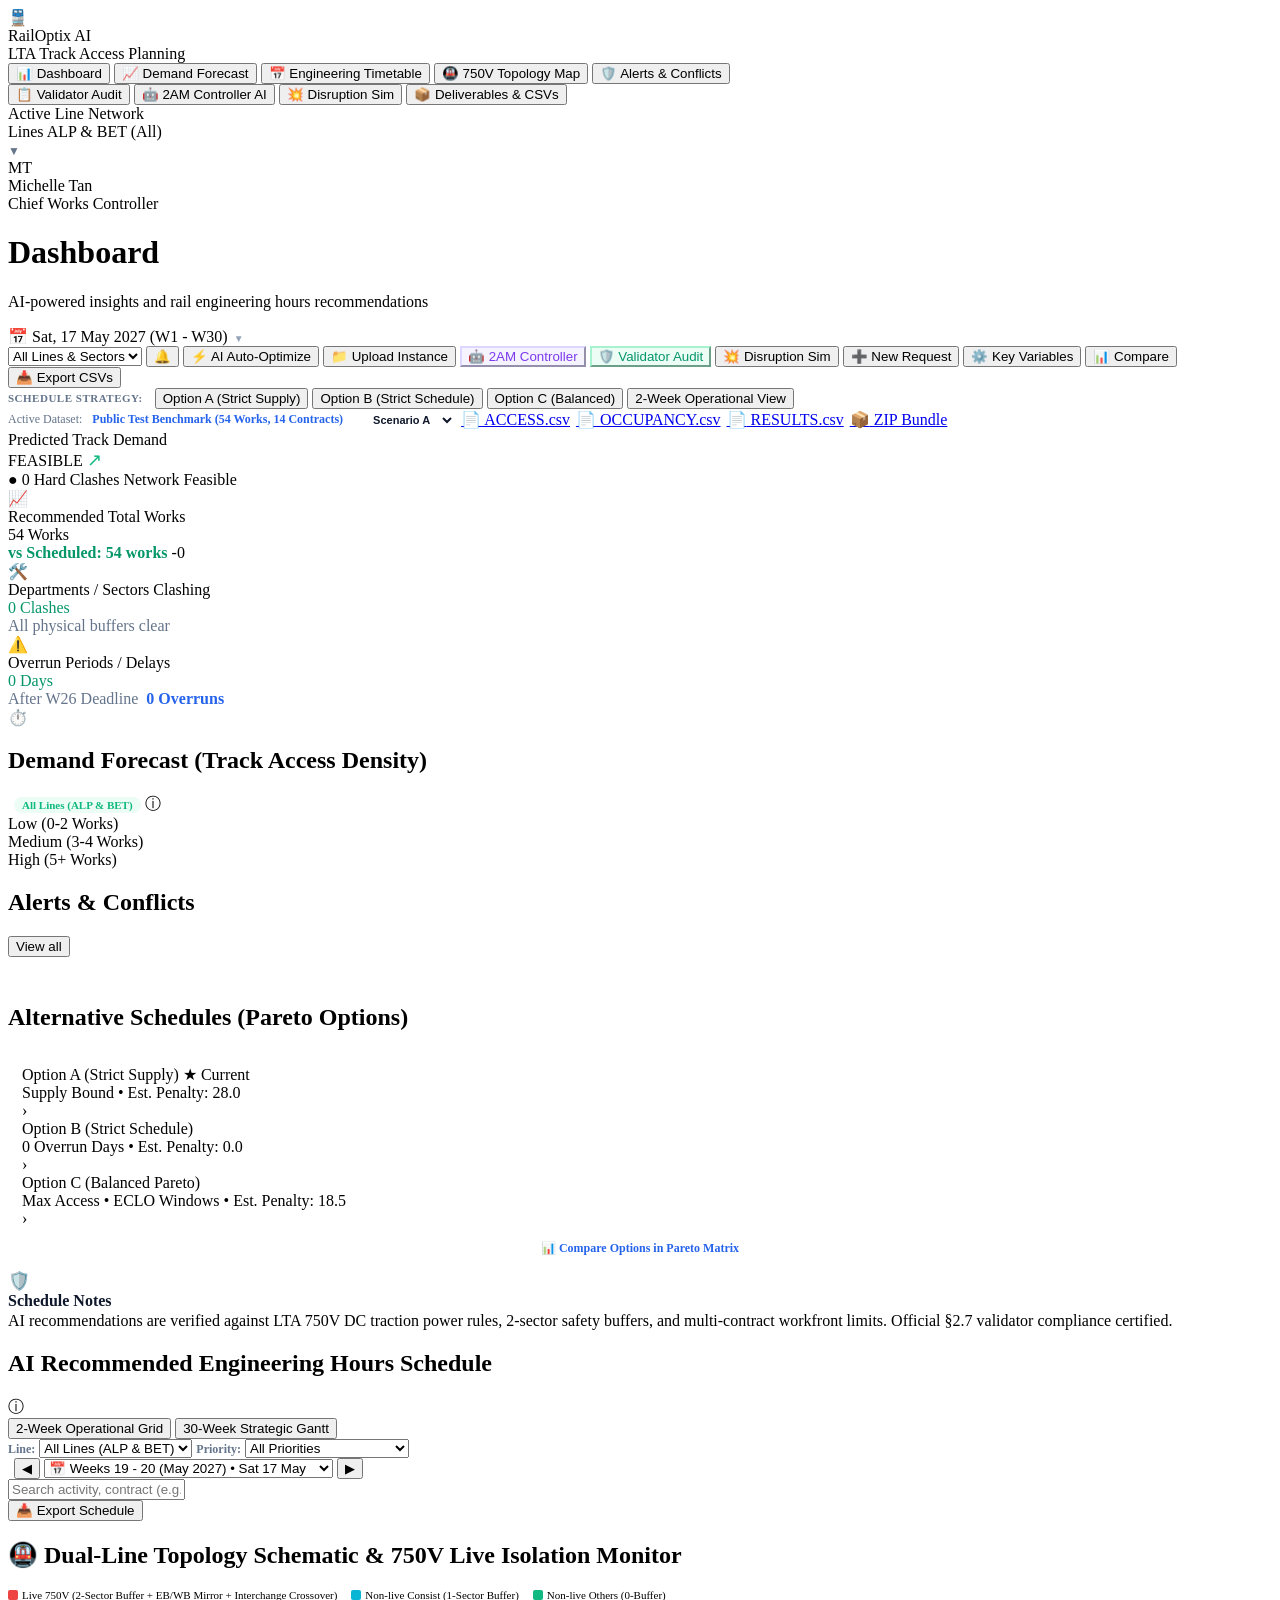
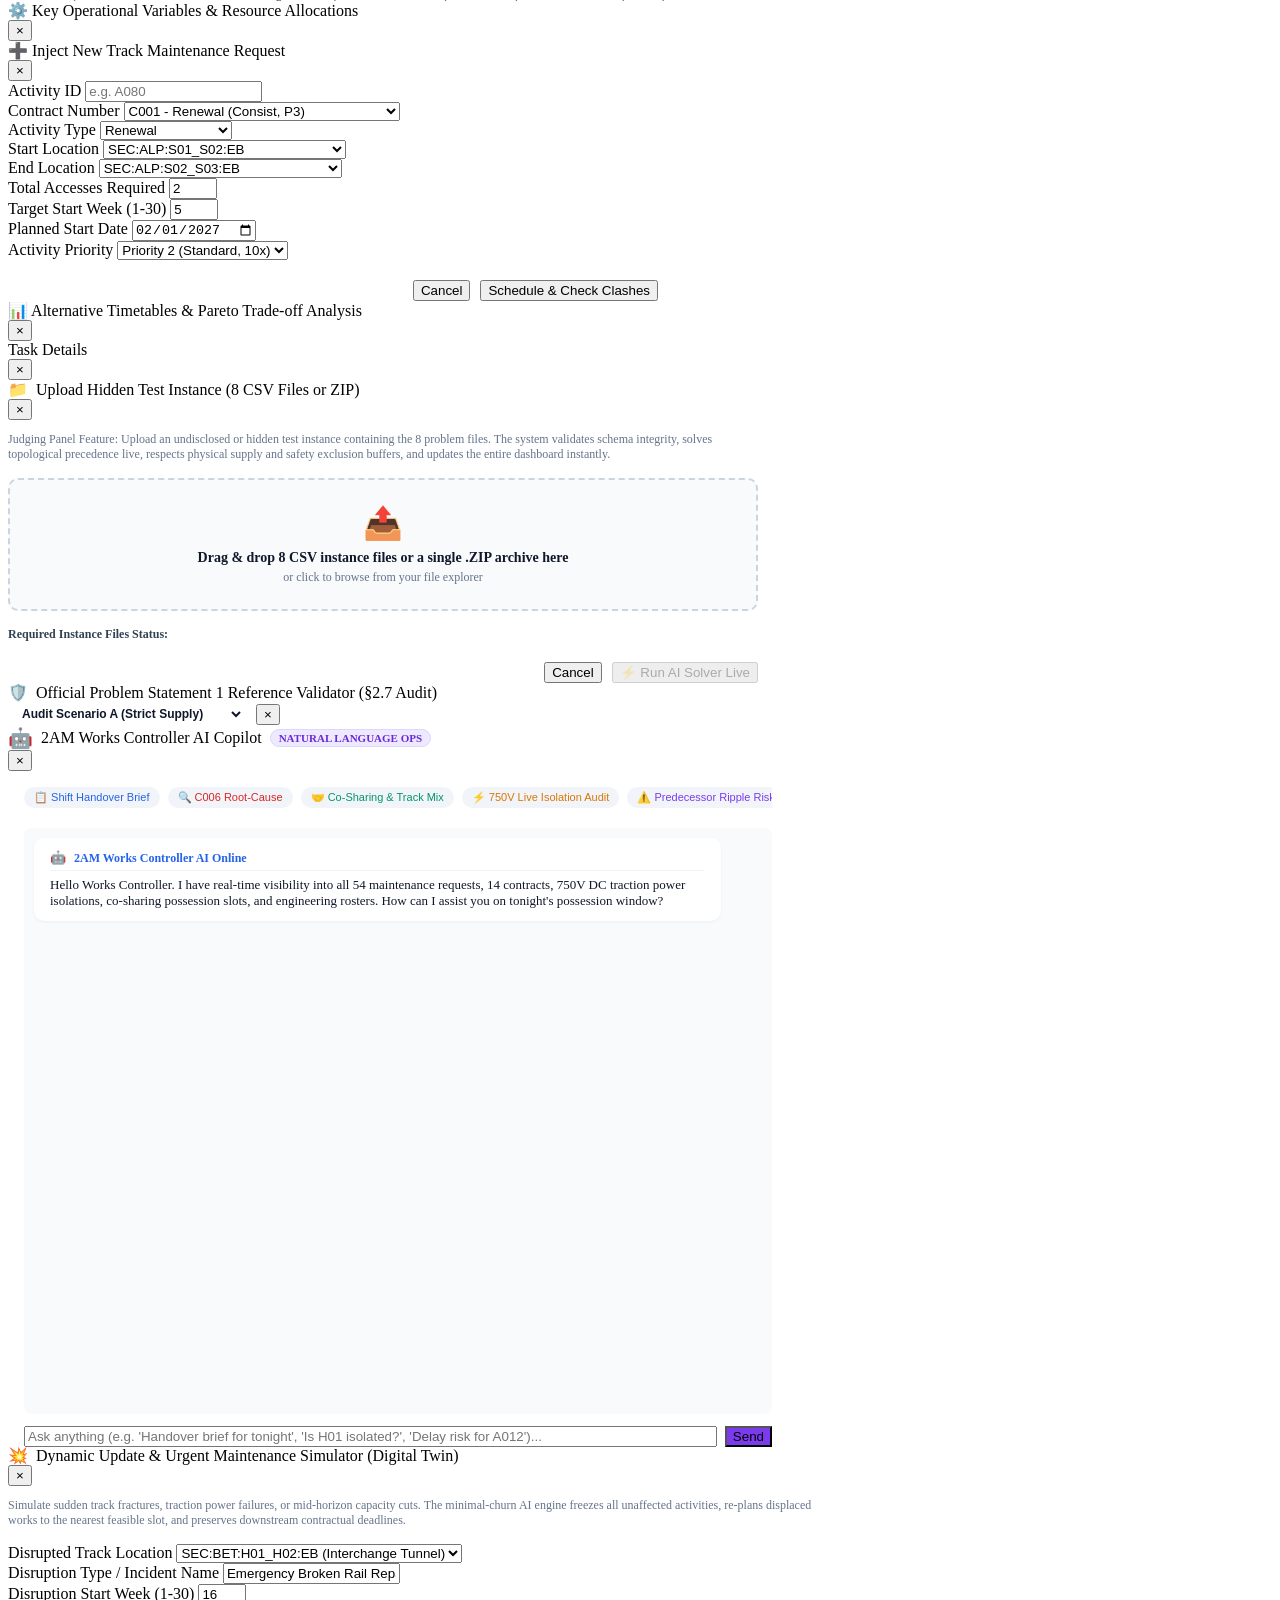
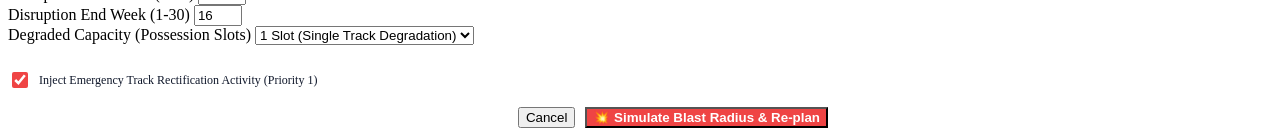
==== index.html @ 87d6e9a2 "Initial release: RailOptix 2.0 with interactive Gantt, calendar navigator, official validator, AI wo" ====
<!DOCTYPE html>
<html lang="en">
<head>
  <meta charset="UTF-8">
  <meta name="viewport" content="width=device-width, initial-scale=1.0">
  <title>RailOptix — LTA Railway Track Access Scheduling & Conflict Resolution</title>
  <link rel="preconnect" href="https://fonts.googleapis.com">
  <link rel="preconnect" href="https://fonts.gstatic.com" crossorigin>
  <link href="https://fonts.googleapis.com/css2?family=Inter:wght@400;500;600;700;800&family=JetBrains+Mono:wght@400;600;700&display=swap" rel="stylesheet">
  <link rel="stylesheet" href="./css/dashboard.css?v=2.0.0">
</head>
<body>
  <div class="app-container">
    <!-- Left Navigation Sidebar (Navy, inspired by reference dashboard) -->
    <aside class="app-sidebar">
      <div class="sidebar-header">
        <div class="sidebar-logo-icon">🚆</div>
        <div>
          <div class="sidebar-logo-title">RailOptix AI</div>
          <div class="sidebar-logo-subtitle">LTA Track Access Planning</div>
        </div>
      </div>

      <nav class="sidebar-nav">
        <button class="nav-item active" data-target="section-dashboard">
          <span class="nav-item-icon">📊</span>
          <span>Dashboard</span>
        </button>
        <button class="nav-item" data-target="section-forecast">
          <span class="nav-item-icon">📈</span>
          <span>Demand Forecast</span>
        </button>
        <button class="nav-item" data-target="section-timetable">
          <span class="nav-item-icon">📅</span>
          <span>Engineering Timetable</span>
        </button>
        <button class="nav-item" data-target="section-topology">
          <span class="nav-item-icon">🚇</span>
          <span>750V Topology Map</span>
        </button>
        <button class="nav-item" data-target="section-clashes">
          <span class="nav-item-icon">🛡️</span>
          <span>Alerts & Conflicts</span>
        </button>
        
        <div class="sidebar-divider"></div>

        <button class="nav-item" id="nav-validator" onclick="document.getElementById('btn-validator-report').click()">
          <span class="nav-item-icon">📋</span>
          <span>Validator Audit</span>
        </button>
        <button class="nav-item" id="nav-assistant" onclick="document.getElementById('btn-works-assistant').click()">
          <span class="nav-item-icon">🤖</span>
          <span>2AM Controller AI</span>
        </button>
        <button class="nav-item" id="nav-disruption" onclick="document.getElementById('btn-disruption-sim').click()">
          <span class="nav-item-icon">💥</span>
          <span>Disruption Sim</span>
        </button>
        <button class="nav-item" data-target="section-deliverables">
          <span class="nav-item-icon">📦</span>
          <span>Deliverables & CSVs</span>
        </button>
      </nav>

      <div class="sidebar-footer">
        <div class="store-selector" id="sidebar-line-selector" title="Click to cycle active line network (All -> ALP -> BET)">
          <div>
            <div class="store-selector-label">Active Line Network</div>
            <div class="store-selector-value" id="sidebar-line-value">Lines ALP & BET (All)</div>
          </div>
          <span style="color: #64748b; font-size: 12px;">▼</span>
        </div>

        <div class="user-profile-card">
          <div class="user-avatar">
            MT
            <div class="user-status-dot"></div>
          </div>
          <div>
            <div class="user-info-name">Michelle Tan</div>
            <div class="user-info-role">Chief Works Controller</div>
          </div>
        </div>
      </div>
    </aside>

    <!-- Main Content Area -->
    <div class="main-wrapper" id="section-dashboard">
      <!-- Top Header Bar -->
      <header class="top-header">
        <div class="header-left">
          <h1 class="page-title">Dashboard</h1>
          <p class="page-subtitle">AI-powered insights and rail engineering hours recommendations</p>
        </div>

        <div class="header-right">
          <div class="calendar-pill-container">
            <div class="header-pill" id="header-date-pill" title="Click to open Planning Horizon Calendar">
              <span>📅</span>
              <span id="header-date-text">Sat, 17 May 2027 (W1 - W30)</span>
              <span style="font-size: 10px; color: #94a3b8; margin-left: 2px;">▼</span>
            </div>
            <div class="calendar-popover" id="calendar-popover" style="display: none;"></div>
          </div>

          <select class="header-select" id="header-network-select" title="Filter network location">
            <option value="ALL">All Lines & Sectors</option>
            <option value="ALP">Line Alpha (ALP)</option>
            <option value="BET">Line Beta (BET)</option>
          </select>

          <button class="notification-bell-btn" id="btn-bell" title="Alerts & Conflicts">
            <span>🔔</span>
            <span class="notification-badge" id="notif-badge" style="display: none;">0</span>
          </button>

          <button id="btn-optimize" class="btn btn-primary" title="Execute AI Minimal-Perturbation Schedule Optimization">
            <span>⚡</span>
            <span>AI Auto-Optimize</span>
          </button>
          <button id="btn-upload-instance" class="btn btn-secondary" title="Upload custom hidden test instance">
            <span>📁</span>
            <span>Upload Instance</span>
          </button>
          <button id="btn-works-assistant" class="btn btn-secondary" style="background: #f5f3ff; color: #7c3aed; border-color: #ddd6fe;" title="Open 2AM Natural Language AI Copilot">
            <span>🤖</span>
            <span>2AM Controller</span>
          </button>
          <button id="btn-validator-report" class="btn btn-secondary" style="background: #ecfdf5; color: #059669; border-color: #a7f3d0;" title="Run §2.7 Problem Statement Validator">
            <span>🛡️</span>
            <span>Validator Audit</span>
          </button>
          <button id="btn-disruption-sim" class="btn btn-outline-danger" title="Simulate broken rail or traction power emergency">
            <span>💥</span>
            <span>Disruption Sim</span>
          </button>
          <button id="btn-new-request" class="btn btn-secondary" title="Inject manual maintenance request">
            <span>➕</span>
            <span>New Request</span>
          </button>
          <button id="btn-variables" class="btn btn-secondary" title="Inspect engineers, equipment, and rules">
            <span>⚙️</span>
            <span>Key Variables</span>
          </button>
          <button id="btn-compare" class="btn btn-secondary" title="Pareto trade-off comparison between scenarios">
            <span>📊</span>
            <span>Compare</span>
          </button>
          <button id="btn-export" class="btn btn-secondary" title="Export submission ZIP bundle">
            <span>📥</span>
            <span>Export CSVs</span>
          </button>
        </div>
      </header>

      <!-- Scenario Selector & Dataset Deliverables Bar -->
      <section class="scenario-bar" id="section-deliverables">
        <div style="display: flex; align-items: center; gap: 12px; flex-wrap: wrap;">
          <span style="font-size: 11px; font-weight: 700; color: #64748b; text-transform: uppercase; letter-spacing: 0.5px;">Schedule Strategy:</span>
          <div class="scenario-pills-group">
            <button class="scenario-pill active" data-scenario="scenario_a_strict_supply" title="Strict Supply Priority: Minimizes engineer and locomotive overtime">
              Option A (Strict Supply)
            </button>
            <button class="scenario-pill" data-scenario="scenario_b_strict_schedule" title="Strict Schedule Priority: Zero overrun days past Week 26">
              Option B (Strict Schedule)
            </button>
            <button class="scenario-pill" data-scenario="scenario_c_balanced" title="Balanced Strategy: Pareto optimal with ECLO early closures">
              Option C (Balanced)
            </button>
            <button class="scenario-pill" data-scenario="two_week_operational" title="2-Week High-Resolution Shift Roster View">
              2-Week Operational View
            </button>
          </div>
        </div>

        <div style="display: flex; align-items: center; gap: 10px; flex-wrap: wrap;">
          <span style="color: #64748b; font-size: 12px;">Active Dataset:</span>
          <span id="active-instance-label" style="color: #2563eb; font-weight: 700; font-size: 12px;">Public Test Benchmark (54 Works, 14 Contracts)</span>
          <button id="btn-reset-instance" class="btn btn-sm" style="display: none; background: #fee2e2; color: #dc2626; border-color: #fca5a5;">↺ Reset</button>

          <div style="display: flex; align-items: center; gap: 6px; margin-left: 8px;">
            <select id="deliverables-scenario-select" style="background: #ffffff; color: #0f172a; border: 1px solid var(--border-color); border-radius: 6px; padding: 4px 8px; font-size: 11px; font-weight: 600; cursor: pointer;">
              <option value="A">Scenario A</option>
              <option value="B">Scenario B</option>
              <option value="C">Scenario C</option>
            </select>
            <a id="btn-dl-access" href="/api/download/A/SCHEDULE_ACCESS.csv" download="A_SCHEDULE_ACCESS.csv" class="btn btn-sm btn-secondary" title="Download SCHEDULE_ACCESS.csv">
              <span>📄</span> ACCESS.csv
            </a>
            <a id="btn-dl-occ" href="/api/download/A/SCHEDULE_OCCUPANCY.csv" download="A_SCHEDULE_OCCUPANCY.csv" class="btn btn-sm btn-secondary" title="Download SCHEDULE_OCCUPANCY.csv">
              <span>📄</span> OCCUPANCY.csv
            </a>
            <a id="btn-dl-res" href="/api/download/A/RESULTS.csv" download="A_RESULTS.csv" class="btn btn-sm btn-secondary" title="Download RESULTS.csv">
              <span>📄</span> RESULTS.csv
            </a>
            <a id="btn-dl-zip" href="/api/export/A" download="RailOptix_Scenario_A_Deliverables.zip" class="btn btn-sm btn-primary" title="Download ZIP deliverables">
              <span>📦</span> ZIP Bundle
            </a>
          </div>
        </div>
      </section>

      <!-- Dashboard Canvas -->
      <main class="dashboard-canvas">
        <!-- 4 KPI Scorecards Row (Matching Reference Photo) -->
        <section class="kpi-row">
          <!-- Card 1: Feasibility / Predicted Track Demand -->
          <div class="kpi-card">
            <div class="kpi-card-left">
              <div class="kpi-label">Predicted Track Demand</div>
              <div class="kpi-value-group">
                <div class="kpi-value" id="kpi-feasibility">FEASIBLE <span style="font-size: 18px; color: #10b981;">↗</span></div>
              </div>
              <div class="kpi-subtext">
                <span id="kpi-feasibility-badge" class="kpi-badge success">● 0 Hard Clashes</span>
                <span>Network Feasible</span>
              </div>
            </div>
            <div class="kpi-icon-circle green">
              <span>📈</span>
            </div>
          </div>

          <!-- Card 2: Recommended Total Works -->
          <div class="kpi-card">
            <div class="kpi-card-left">
              <div class="kpi-label">Recommended Total Works</div>
              <div class="kpi-value-group">
                <div class="kpi-value" id="kpi-total-works">54 Works</div>
              </div>
              <div class="kpi-subtext">
                <span style="color: #059669; font-weight: 600;">vs Scheduled: 54 works</span>
                <span class="kpi-badge success">-0</span>
              </div>
            </div>
            <div class="kpi-icon-circle green">
              <span>🛠️</span>
            </div>
          </div>

          <!-- Card 3: Clashes / Understaffed Sectors -->
          <div class="kpi-card">
            <div class="kpi-card-left">
              <div class="kpi-label">Departments / Sectors Clashing</div>
              <div class="kpi-value-group">
                <div class="kpi-value" id="kpi-clashes-count" style="color: #059669;">0 Clashes</div>
              </div>
              <div class="kpi-subtext">
                <span style="color: #64748b;">All physical buffers clear</span>
              </div>
            </div>
            <div class="kpi-icon-circle red">
              <span>⚠️</span>
            </div>
          </div>

          <!-- Card 4: Overrun Periods / Delays -->
          <div class="kpi-card">
            <div class="kpi-card-left">
              <div class="kpi-label">Overrun Periods / Delays</div>
              <div class="kpi-value-group">
                <div class="kpi-value" id="kpi-overrun" style="color: #059669;">0 Days</div>
              </div>
              <div class="kpi-subtext">
                <span style="color: #64748b;">After W26 Deadline</span>
                <span style="font-weight: 700; color: #2563eb; margin-left: 4px;">0 Overruns</span>
              </div>
            </div>
            <div class="kpi-icon-circle blue">
              <span>⏱️</span>
            </div>
          </div>
        </section>

        <!-- Middle Grid: Demand Forecast (Curve) + Right Column Stack -->
        <div class="middle-grid">
          <!-- Left: Demand Forecast Chart -->
          <div class="card-panel" id="section-forecast">
            <div class="card-header">
              <div class="card-title-group">
                <h2 class="card-title">Demand Forecast (Track Access Density)</h2>
                <span id="demand-line-tag" style="font-size: 11px; font-weight: 700; color: #10b981; background: #ecfdf5; padding: 2px 8px; border-radius: 12px; margin-left: 6px;">All Lines (ALP & BET)</span>
                <span class="card-info-icon" title="Shows workload distribution curve across weeks 1 to 30 with peak maintenance windows highlighted">ⓘ</span>
              </div>

              <!-- Legend Pills (Low, Medium, High matching reference photo) -->
              <div class="chart-legend-row">
                <div class="legend-pill low" title="Low workload density: 0 to 2 concurrent works">
                  <span class="legend-dot green"></span>
                  <span>Low (0-2 Works)</span>
                </div>
                <div class="legend-pill medium" title="Medium workload density: 3 to 4 concurrent works">
                  <span class="legend-dot yellow"></span>
                  <span>Medium (3-4 Works)</span>
                </div>
                <div class="legend-pill high" title="High peak workload: 5+ concurrent works">
                  <span class="legend-dot red"></span>
                  <span>High (5+ Works)</span>
                </div>
              </div>
            </div>

            <div class="card-body">
              <div class="chart-container" id="demand-curve-container">
                <!-- SVG demand curve generated dynamically -->
              </div>
            </div>
          </div>

          <!-- Right: Alerts, Alternative Schedules & Schedule Notes -->
          <div class="right-column-stack" id="section-clashes">
            <!-- Alerts & Conflicts Card -->
            <div class="card-panel">
              <div class="card-header">
                <div class="card-title-group">
                  <h2 class="card-title">Alerts & Conflicts</h2>
                </div>
                <button class="btn btn-sm btn-secondary" onclick="window.RailOptixApp.refreshUI()">View all</button>
              </div>
              <div class="card-body" style="padding: 14px;">
                <div id="clash-list-container">
                  <!-- Conflicts rendered dynamically -->
                </div>
              </div>
            </div>

            <!-- Alternative Schedules Card (Option A, B, C matching reference photo) -->
            <div class="card-panel" id="section-scenarios">
              <div class="card-header">
                <div class="card-title-group">
                  <h2 class="card-title">Alternative Schedules (Pareto Options)</h2>
                </div>
              </div>
              <div class="card-body" style="padding: 14px;">
                <div class="schedule-options-list">
                  <!-- Option A -->
                  <div class="schedule-option-card active" data-scenario="scenario_a_strict_supply">
                    <div>
                      <div class="schedule-option-title">
                        <span>Option A (Strict Supply)</span>
                        <span class="schedule-star">★ Current</span>
                      </div>
                      <div class="schedule-option-sub">Supply Bound • Est. Penalty: 28.0</div>
                    </div>
                    <span class="chevron-arrow">›</span>
                  </div>

                  <!-- Option B -->
                  <div class="schedule-option-card" data-scenario="scenario_b_strict_schedule">
                    <div>
                      <div class="schedule-option-title">
                        <span>Option B (Strict Schedule)</span>
                        <span class="schedule-star" style="display: none;">★</span>
                      </div>
                      <div class="schedule-option-sub">0 Overrun Days • Est. Penalty: 0.0</div>
                    </div>
                    <span class="chevron-arrow">›</span>
                  </div>

                  <!-- Option C -->
                  <div class="schedule-option-card" data-scenario="scenario_c_balanced">
                    <div>
                      <div class="schedule-option-title">
                        <span>Option C (Balanced Pareto)</span>
                        <span class="schedule-star" style="display: none;">★</span>
                      </div>
                      <div class="schedule-option-sub">Max Access • ECLO Windows • Est. Penalty: 18.5</div>
                    </div>
                    <span class="chevron-arrow">›</span>
                  </div>
                </div>

                <div style="margin-top: 10px; text-align: center;">
                  <a href="#" id="link-compare-options" style="font-size: 12px; font-weight: 700; color: #2563eb; text-decoration: none;">
                    📊 Compare Options in Pareto Matrix
                  </a>
                </div>
              </div>
            </div>

            <!-- Schedule Notes Card -->
            <div class="schedule-notes-card">
              <span style="font-size: 18px; color: #10b981;">🛡️</span>
              <div>
                <strong style="color: #0f172a; display: block; margin-bottom: 2px;">Schedule Notes</strong>
                AI recommendations are verified against LTA 750V DC traction power rules, 2-sector safety buffers, and multi-contract workfront limits. Official §2.7 validator compliance certified.
              </div>
            </div>
          </div>
        </div>

        <!-- Bottom: AI Recommended Engineering Hours Timetable & Strategic Gantt -->
        <section class="card-panel" id="section-timetable">
          <div class="card-header">
            <div class="card-title-group">
              <h2 class="card-title">AI Recommended Engineering Hours Schedule</h2>
              <span class="card-info-icon" title="View interactive engineering hours grid or 30-week strategic Gantt with clickable priority bars">ⓘ</span>
            </div>

            <!-- View Toggle -->
            <div class="timetable-view-toggle">
              <button id="btn-view-2week" class="view-btn active" data-view="2week">2-Week Operational Grid</button>
              <button id="btn-view-30week" class="view-btn" data-view="30week">30-Week Strategic Gantt</button>
            </div>
          </div>

          <!-- Timetable Filter Toolbar -->
          <div class="timetable-toolbar">
            <div class="filter-group">
              <label style="color: #64748b; font-weight: 600; font-size: 12px;">Line:</label>
              <select id="filter-line" class="select-filter">
                <option value="ALL">All Lines (ALP & BET)</option>
                <option value="ALP">Line Alpha (ALP)</option>
                <option value="BET">Line Beta (BET)</option>
              </select>

              <label style="color: #64748b; font-weight: 600; font-size: 12px;">Priority:</label>
              <select id="filter-priority" class="select-filter">
                <option value="ALL">All Priorities</option>
                <option value="1">Priority 1 (Urgent, 100x)</option>
                <option value="2">Priority 2 (High, 10x)</option>
                <option value="3">Priority 3 (Flexible, 1x)</option>
              </select>

              <!-- Week Navigator controls for calendar week navigation -->
              <div class="week-nav-group" id="timetable-week-nav" style="margin-left: 6px;">
                <button class="week-nav-btn" id="btn-prev-week" title="Previous 2 Weeks">◀</button>
                <select id="select-timetable-week" class="select-filter select-week" title="Jump to Specific Horizon Weeks">
                  <option value="1">Weeks 1 - 2 (Jan 2027) • Current</option>
                  <option value="3">Weeks 3 - 4 (Jan 2027)</option>
                  <option value="5">Weeks 5 - 6 (Jan/Feb 2027)</option>
                  <option value="7">Weeks 7 - 8 (Feb 2027)</option>
                  <option value="9">Weeks 9 - 10 (Feb/Mar 2027)</option>
                  <option value="11">Weeks 11 - 12 (Mar 2027)</option>
                  <option value="12" style="font-weight: 700; color: #dc2626;">⚡ Weeks 12 - 13 (Mar/Apr) • Peak Window</option>
                  <option value="13" style="font-weight: 700; color: #dc2626;">⚡ Weeks 13 - 14 (Apr 2027) • Peak Window</option>
                  <option value="15">Weeks 15 - 16 (Apr 2027)</option>
                  <option value="17">Weeks 17 - 18 (Apr/May 2027)</option>
                  <option value="19" selected>📅 Weeks 19 - 20 (May 2027) • Sat 17 May</option>
                  <option value="21">Weeks 21 - 22 (May/Jun 2027)</option>
                  <option value="23">Weeks 23 - 24 (Jun 2027)</option>
                  <option value="25">Weeks 25 - 26 (Jun/Jul 2027) • Gate</option>
                  <option value="27">Weeks 27 - 28 (Jul 2027)</option>
                  <option value="29">Weeks 29 - 30 (Jul 2027) • Final Stage</option>
                </select>
                <button class="week-nav-btn" id="btn-next-week" title="Next 2 Weeks">▶</button>
              </div>
            </div>

            <div>
              <input type="text" id="search-input" class="search-input" placeholder="Search activity, contract (e.g. A001, C001, Renewal)...">
            </div>
          </div>

          <!-- Timetable Content Area (Operational Grid or Strategic Gantt) -->
          <div class="timetable-container" id="timeline-container">
            <!-- Rendered dynamically -->
          </div>

          <!-- Timetable Footer & Interactive Legend (Requested by user) -->
          <div class="timetable-footer">
            <div id="timetable-legend-container">
              <!-- Rendered dynamically with clickable legend pills for Priority 1, 2, 3, ECLO, Clash -->
            </div>

            <button id="btn-export-footer" class="btn btn-primary" title="Export complete engineering hours schedule to CSV">
              <span>📥</span>
              <span>Export Schedule</span>
            </button>
          </div>
        </section>

        <!-- Topology Schematic & 750V Live Isolation Monitor -->
        <section class="topology-card" id="section-topology">
          <div class="card-header">
            <div class="card-title-group">
              <h2 class="card-title">🚇 Dual-Line Topology Schematic & 750V Live Isolation Monitor</h2>
            </div>
            <div style="font-size: 11px; display: flex; gap: 14px; align-items: center; flex-wrap: wrap;">
              <span style="display: flex; align-items: center; gap: 4px;">
                <span style="width: 10px; height: 10px; background: #ef4444; border-radius: 2px;"></span>
                <span>Live 750V (2-Sector Buffer + EB/WB Mirror + Interchange Crossover)</span>
              </span>
              <span style="display: flex; align-items: center; gap: 4px;">
                <span style="width: 10px; height: 10px; background: #06b6d4; border-radius: 2px;"></span>
                <span>Non-live Consist (1-Sector Buffer)</span>
              </span>
              <span style="display: flex; align-items: center; gap: 4px;">
                <span style="width: 10px; height: 10px; background: #10b981; border-radius: 2px;"></span>
                <span>Non-live Others (0-Buffer)</span>
              </span>
            </div>
          </div>
          <div class="topology-stage" id="topology-container">
            <!-- Topology SVG rendered dynamically -->
          </div>
        </section>
      </main>
    </div>
  </div>

  <!-- Modal 1: Key Variables Drawer -->
  <div class="modal-backdrop" id="modal-variables">
    <div class="modal-box">
      <div class="modal-header">
        <div class="modal-title">⚙️ Key Operational Variables & Resource Allocations</div>
        <button class="modal-close">&times;</button>
      </div>
      <div class="modal-body" id="variables-modal-body">
        <!-- Tabbed content rendered dynamically -->
      </div>
    </div>
  </div>

  <!-- Modal 2: New Maintenance Request Form -->
  <div class="modal-backdrop" id="modal-new-request">
    <div class="modal-box" style="max-width: 650px;">
      <div class="modal-header">
        <div class="modal-title">➕ Inject New Track Maintenance Request</div>
        <button class="modal-close">&times;</button>
      </div>
      <div class="modal-body">
        <form id="form-new-request">
          <div class="form-grid">
            <div class="form-group">
              <label class="form-label">Activity ID</label>
              <input type="text" id="req-act-id" class="form-input" required placeholder="e.g. A080">
            </div>

            <div class="form-group">
              <label class="form-label">Contract Number</label>
              <select id="req-contract" class="form-select" required>
                <option value="C001">C001 - Renewal (Consist, P3)</option>
                <option value="C002">C002 - Renewal (Consist, P2)</option>
                <option value="C003">C003 - Construction (Others, P1)</option>
                <option value="C004">C004 - Renewal (Consist PC, P1)</option>
                <option value="C007">C007 - Renewal (Consist, P1)</option>
                <option value="C010">C010 - Construction (Others, P3)</option>
                <option value="C013">C013 - Live-rail Renewal (Live PC, P2)</option>
                <option value="C014">C014 - Live-rail Construction (Live PM, P3)</option>
              </select>
            </div>

            <div class="form-group">
              <label class="form-label">Activity Type</label>
              <select id="req-type" class="form-select">
                <option value="Renewal">Renewal</option>
                <option value="Construction">Construction</option>
                <option value="Emergency Defect">Emergency Defect</option>
              </select>
            </div>

            <div class="form-group">
              <label class="form-label">Start Location</label>
              <select id="req-start" class="form-select">
                <option value="SEC:ALP:S01_S02:EB">SEC:ALP:S01_S02:EB</option>
                <option value="SEC:ALP:S03_S04:EB">SEC:ALP:S03_S04:EB</option>
                <option value="SEC:ALP:H01_H02:EB">SEC:ALP:H01_H02:EB (Interchange)</option>
                <option value="SEC:BET:S15_S16:EB">SEC:BET:S15_S16:EB</option>
                <option value="SEC:BET:H01_H02:EB">SEC:BET:H01_H02:EB (Interchange)</option>
              </select>
            </div>

            <div class="form-group">
              <label class="form-label">End Location</label>
              <select id="req-end" class="form-select">
                <option value="SEC:ALP:S02_S03:EB">SEC:ALP:S02_S03:EB</option>
                <option value="SEC:ALP:S04_H01:EB">SEC:ALP:S04_H01:EB</option>
                <option value="SEC:ALP:H01_H02:EB">SEC:ALP:H01_H02:EB (Interchange)</option>
                <option value="SEC:BET:S16_S17:EB">SEC:BET:S16_S17:EB</option>
                <option value="SEC:BET:H01_H02:EB">SEC:BET:H01_H02:EB (Interchange)</option>
              </select>
            </div>

            <div class="form-group">
              <label class="form-label">Total Accesses Required</label>
              <input type="number" id="req-accesses" class="form-input" required min="1" max="10" value="2">
            </div>

            <div class="form-group">
              <label class="form-label">Target Start Week (1-30)</label>
              <input type="number" id="req-start-week" class="form-input" required min="1" max="30" value="5">
            </div>

            <div class="form-group">
              <label class="form-label">Planned Start Date</label>
              <input type="date" id="req-start-date" class="form-input" required value="2027-02-01">
            </div>

            <div class="form-group">
              <label class="form-label">Activity Priority</label>
              <select id="req-priority" class="form-select">
                <option value="1">Priority 1 (Urgent, 100x)</option>
                <option value="2" selected>Priority 2 (Standard, 10x)</option>
                <option value="3">Priority 3 (Flexible, 1x)</option>
              </select>
            </div>
          </div>

          <div style="margin-top: 20px; display: flex; justify-content: flex-end; gap: 10px;">
            <button type="button" class="btn btn-secondary" onclick="document.getElementById('modal-new-request').classList.remove('open')">Cancel</button>
            <button type="submit" class="btn btn-primary">Schedule & Check Clashes</button>
          </div>
        </form>
      </div>
    </div>
  </div>

  <!-- Modal 3: Alternative Timetables Comparator -->
  <div class="modal-backdrop" id="modal-comparison">
    <div class="modal-box" style="max-width: 1000px;">
      <div class="modal-header">
        <div class="modal-title">📊 Alternative Timetables & Pareto Trade-off Analysis</div>
        <button class="modal-close">&times;</button>
      </div>
      <div class="modal-body">
        <div class="comparison-grid" id="comparison-grid">
          <!-- Populated dynamically -->
        </div>
      </div>
    </div>
  </div>

  <!-- Modal 4: Task Detail & Reschedule Drawer -->
  <div class="modal-backdrop" id="modal-task-detail">
    <div class="modal-box" style="max-width: 620px;">
      <div class="modal-header">
        <div class="modal-title" id="task-detail-title">Task Details</div>
        <button class="modal-close">&times;</button>
      </div>
      <div class="modal-body" id="task-detail-body">
        <!-- Populated dynamically -->
      </div>
    </div>
  </div>

  <!-- Modal 5: Hidden / Undisclosed Test Instance Uploader -->
  <div class="modal-backdrop" id="modal-upload-instance">
    <div class="modal-box" style="max-width: 750px;">
      <div class="modal-header">
        <div class="modal-title" style="display: flex; align-items: center; gap: 8px;">
          <span>📁</span>
          <span>Upload Hidden Test Instance (8 CSV Files or ZIP)</span>
        </div>
        <button class="modal-close">&times;</button>
      </div>
      <div class="modal-body">
        <p style="font-size: 12px; color: #64748b; margin-bottom: 16px;">
          Judging Panel Feature: Upload an undisclosed or hidden test instance containing the 8 problem files. The system validates schema integrity, solves topological precedence live, respects physical supply and safety exclusion buffers, and updates the entire dashboard instantly.
        </p>

        <!-- Dropzone -->
        <div id="upload-dropzone" style="border: 2px dashed #cbd5e1; border-radius: 10px; padding: 24px; text-align: center; cursor: pointer; transition: all 0.2s ease; background: #f8fafc; margin-bottom: 16px;">
          <div style="font-size: 32px; margin-bottom: 8px;">📤</div>
          <div style="font-weight: 600; color: #0f172a; font-size: 14px;">Drag & drop 8 CSV instance files or a single .ZIP archive here</div>
          <div style="font-size: 12px; color: #64748b; margin-top: 4px;">or click to browse from your file explorer</div>
          <input type="file" id="upload-file-input" multiple accept=".csv,.zip" style="display: none;">
        </div>

        <!-- 8-File Checklist -->
        <div style="font-size: 12px; font-weight: 600; color: #334155; margin-bottom: 8px;">Required Instance Files Status:</div>
        <div id="upload-files-checklist">
          <!-- Dynamically populated -->
        </div>

        <!-- Animated Solver Logs Terminal -->
        <div id="upload-solver-logs" style="display: none; background: #0f172a; color: #f1f5f9; border-radius: 8px; padding: 12px; margin-top: 14px; max-height: 180px; overflow-y: auto;">
          <!-- Dynamically populated -->
        </div>

        <div style="margin-top: 20px; display: flex; justify-content: flex-end; gap: 10px;">
          <button type="button" class="btn btn-secondary" onclick="document.getElementById('modal-upload-instance').classList.remove('open')">Cancel</button>
          <button type="button" id="btn-run-uploaded-solver" class="btn btn-primary" disabled>
            <span>⚡</span> Run AI Solver Live
          </button>
        </div>
      </div>
    </div>
  </div>

  <!-- Modal 6: Official Reference Validator Report -->
  <div class="modal-backdrop" id="modal-validator-report">
    <div class="modal-box" style="max-width: 900px;">
      <div class="modal-header">
        <div class="modal-title" style="display: flex; align-items: center; gap: 8px;">
          <span>🛡️</span>
          <span>Official Problem Statement 1 Reference Validator (§2.7 Audit)</span>
        </div>
        <div style="display: flex; align-items: center; gap: 12px;">
          <select id="validator-scenario-select" style="background: #ffffff; color: #0f172a; border: 1px solid var(--border-color); border-radius: 6px; padding: 4px 10px; font-size: 12px; font-weight: 700;">
            <option value="A">Audit Scenario A (Strict Supply)</option>
            <option value="B">Audit Scenario B (Strict Schedule)</option>
            <option value="C">Audit Scenario C (Balanced)</option>
          </select>
          <button class="modal-close">&times;</button>
        </div>
      </div>
      <div class="modal-body" id="validator-report-container">
        <!-- Rendered dynamically -->
      </div>
    </div>
  </div>

  <!-- Modal 7: 2AM Works Controller AI Assistant -->
  <div class="modal-backdrop" id="modal-works-assistant">
    <div class="modal-box" style="max-width: 780px; height: 80vh;">
      <div class="modal-header">
        <div class="modal-title" style="display: flex; align-items: center; gap: 8px;">
          <span style="font-size: 20px;">🤖</span>
          <span>2AM Works Controller AI Copilot</span>
          <span style="font-size: 11px; background: #ede9fe; color: #6d28d9; border: 1px solid #ddd6fe; padding: 2px 8px; border-radius: 999px; font-weight: 700;">NATURAL LANGUAGE OPS</span>
        </div>
        <button class="modal-close">&times;</button>
      </div>
      <div class="modal-body" style="display: flex; flex-direction: column; height: calc(100% - 60px); padding: 16px;">
        <!-- Quick Prompts Chips -->
        <div style="display: flex; gap: 8px; overflow-x: auto; padding-bottom: 10px; margin-bottom: 10px; border-bottom: 1px solid var(--border-color); flex-shrink: 0;">
          <button type="button" class="assistant-quick-chip" data-prompt="Generate shift handover brief for Week 1 Night 1" style="background: #f1f5f9; border: 1px solid var(--border-color); color: #2563eb; padding: 4px 10px; border-radius: 999px; font-size: 11px; cursor: pointer; white-space: nowrap;">📋 Shift Handover Brief</button>
          <button type="button" class="assistant-quick-chip" data-prompt="Why does Contract C006 overrun in Scenario A?" style="background: #f1f5f9; border: 1px solid var(--border-color); color: #dc2626; padding: 4px 10px; border-radius: 999px; font-size: 11px; cursor: pointer; white-space: nowrap;">🔍 C006 Root-Cause</button>
          <button type="button" class="assistant-quick-chip" data-prompt="Show all co-sharing activities and track mix legal check" style="background: #f1f5f9; border: 1px solid var(--border-color); color: #059669; padding: 4px 10px; border-radius: 999px; font-size: 11px; cursor: pointer; white-space: nowrap;">🤝 Co-Sharing & Track Mix</button>
          <button type="button" class="assistant-quick-chip" data-prompt="Audit 750V DC traction power isolations and safety buffers" style="background: #f1f5f9; border: 1px solid var(--border-color); color: #d97706; padding: 4px 10px; border-radius: 999px; font-size: 11px; cursor: pointer; white-space: nowrap;">⚡ 750V Live Isolation Audit</button>
          <button type="button" class="assistant-quick-chip" data-prompt="Analyze predecessor dependency chains and downstream ripple risks" style="background: #f1f5f9; border: 1px solid var(--border-color); color: #7c3aed; padding: 4px 10px; border-radius: 999px; font-size: 11px; cursor: pointer; white-space: nowrap;">⚠️ Predecessor Ripple Risk</button>
        </div>

        <!-- Chat History -->
        <div id="assistant-chat-history" style="flex: 1; overflow-y: auto; padding: 10px; background: #f8fafc; border: 1px solid var(--border-color); border-radius: 8px; margin-bottom: 12px;">
          <div style="background: #ffffff; border: 1px solid var(--border-color); border-radius: 10px; padding: 12px 16px; font-size: 13px; color: #0f172a; max-width: 90%; box-shadow: 0 1px 3px rgba(0,0,0,0.05);">
            <div style="display: flex; align-items: center; gap: 8px; margin-bottom: 6px; border-bottom: 1px solid #f1f5f9; padding-bottom: 4px;">
              <span>🤖</span>
              <strong style="color: #2563eb; font-size: 12px;">2AM Works Controller AI Online</strong>
            </div>
            Hello Works Controller. I have real-time visibility into all 54 maintenance requests, 14 contracts, 750V DC traction power isolations, co-sharing possession slots, and engineering rosters. How can I assist you on tonight's possession window?
          </div>
        </div>

        <!-- Input Box -->
        <div style="display: flex; gap: 8px; flex-shrink: 0;">
          <input type="text" id="assistant-prompt-input" class="form-input" placeholder="Ask anything (e.g. 'Handover brief for tonight', 'Is H01 isolated?', 'Delay risk for A012')..." style="flex: 1;">
          <button type="button" id="btn-assistant-send" class="btn btn-primary" style="background: #7c3aed;">
            <span>Send</span>
          </button>
        </div>
      </div>
    </div>
  </div>

  <!-- Modal 8: Urgent Disruption Simulator & Minimal-Churn Re-Planner -->
  <div class="modal-backdrop" id="modal-disruption">
    <div class="modal-box" style="max-width: 820px;">
      <div class="modal-header">
        <div class="modal-title" style="display: flex; align-items: center; gap: 8px;">
          <span>💥</span>
          <span>Dynamic Update & Urgent Maintenance Simulator (Digital Twin)</span>
        </div>
        <button class="modal-close">&times;</button>
      </div>
      <div class="modal-body">
        <p style="font-size: 12px; color: #64748b; margin-bottom: 16px;">
          Simulate sudden track fractures, traction power failures, or mid-horizon capacity cuts. The minimal-churn AI engine freezes all unaffected activities, re-plans displaced works to the nearest feasible slot, and preserves downstream contractual deadlines.
        </p>

        <form id="form-disruption-sim">
          <div class="form-grid">
            <div class="form-group">
              <label class="form-label">Disrupted Track Location</label>
              <select id="disrupt-location" class="form-select">
                <option value="SEC:BET:H01_H02:EB" selected>SEC:BET:H01_H02:EB (Interchange Tunnel)</option>
                <option value="SEC:ALP:S02_S03:EB">SEC:ALP:S02_S03:EB (Line Alpha)</option>
                <option value="SEC:ALP:S01_S02:EB">SEC:ALP:S01_S02:EB (Alpha Terminal)</option>
                <option value="SEC:BET:S15_S16:EB">SEC:BET:S15_S16:EB (Beta Middle)</option>
                <option value="PLAT:ALP:H01:EB">PLAT:ALP:H01:EB (Hub 1 Platform)</option>
              </select>
            </div>

            <div class="form-group">
              <label class="form-label">Disruption Type / Incident Name</label>
              <input type="text" id="disrupt-name" class="form-input" value="Emergency Broken Rail Repair">
            </div>

            <div class="form-group">
              <label class="form-label">Disruption Start Week (1-30)</label>
              <input type="number" id="disrupt-start-week" class="form-input" min="1" max="30" value="16">
            </div>

            <div class="form-group">
              <label class="form-label">Disruption End Week (1-30)</label>
              <input type="number" id="disrupt-end-week" class="form-input" min="1" max="30" value="16">
            </div>

            <div class="form-group">
              <label class="form-label">Degraded Capacity (Possession Slots)</label>
              <select id="disrupt-capacity" class="form-select">
                <option value="0">0 Slots (Complete Line Closure)</option>
                <option value="1" selected>1 Slot (Single Track Degradation)</option>
              </select>
            </div>

            <div class="form-group" style="display: flex; align-items: center; margin-top: 24px;">
              <label style="display: flex; align-items: center; gap: 8px; cursor: pointer; font-size: 12px; color: #0f172a;">
                <input type="checkbox" id="disrupt-inject" checked style="accent-color: #ef4444; width: 16px; height: 16px;">
                <span>Inject Emergency Track Rectification Activity (Priority 1)</span>
              </label>
            </div>
          </div>

          <div style="margin-top: 16px; display: flex; justify-content: flex-end; gap: 10px;">
            <button type="button" class="btn btn-secondary" onclick="document.getElementById('modal-disruption').classList.remove('open')">Cancel</button>
            <button type="submit" class="btn btn-outline-danger" style="background: #ef4444; color: #fff; font-weight: 700;">
              <span>💥</span> Simulate Blast Radius & Re-plan
            </button>
          </div>
        </form>

        <div id="disruption-results-container">
          <!-- Populated dynamically -->
        </div>
      </div>
    </div>
  </div>

  <!-- Application Scripts -->
  <script src="./js/offline_data.js?v=2.0.0"></script>
  <script src="./js/zip_export.js?v=2.0.0"></script>
  <script src="./js/api.js?v=2.0.0"></script>
  <script src="./js/topology_view.js?v=2.0.0"></script>
  <script src="./js/timeline_view.js?v=2.0.0"></script>
  <script src="./js/conflict_view.js?v=2.0.0"></script>
  <script src="./js/variables_modal.js?v=2.0.0"></script>
  <script src="./js/upload_modal.js?v=2.0.0"></script>
  <script src="./js/validator_modal.js?v=2.0.0"></script>
  <script src="./js/assistant_modal.js?v=2.0.0"></script>
  <script src="./js/disruption_modal.js?v=2.0.0"></script>
  <script src="./js/calendar_component.js?v=2.0.0"></script>
  <script src="./js/main.js?v=2.0.0"></script>
</body>
</html>
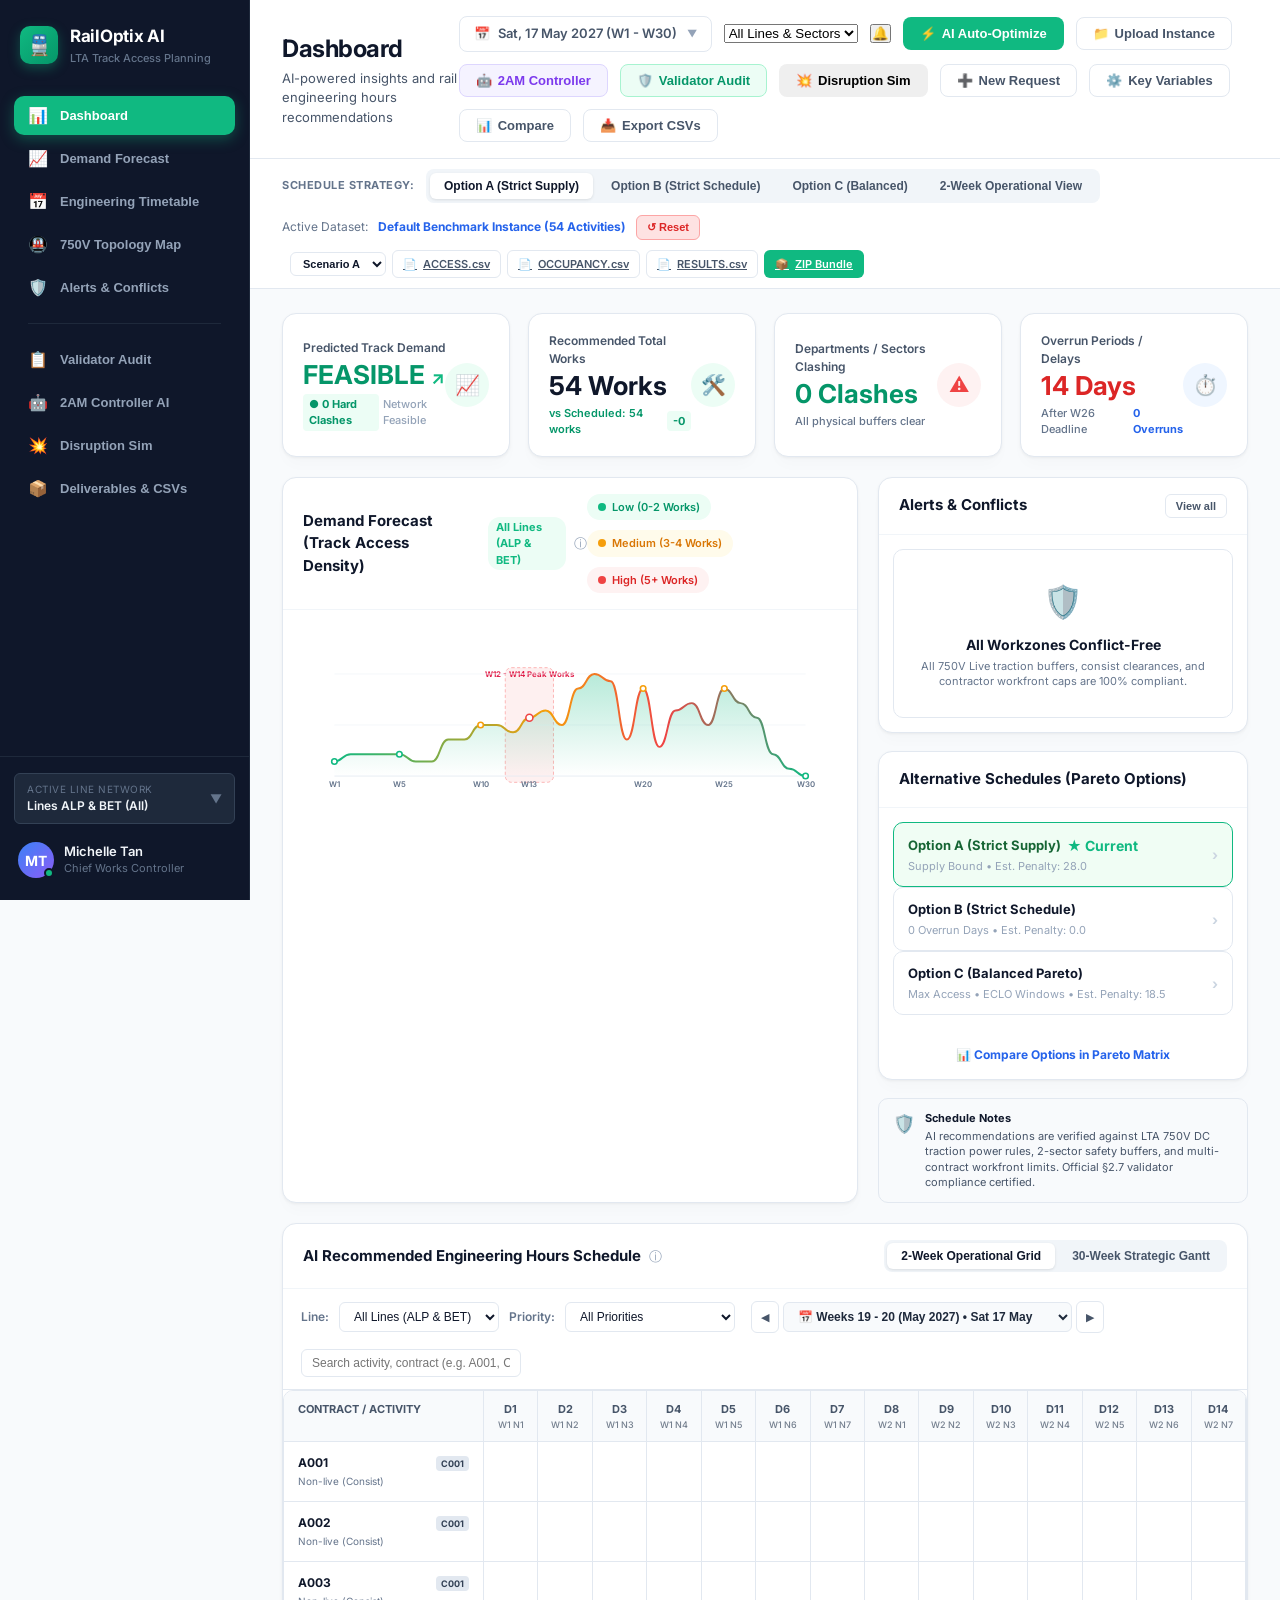
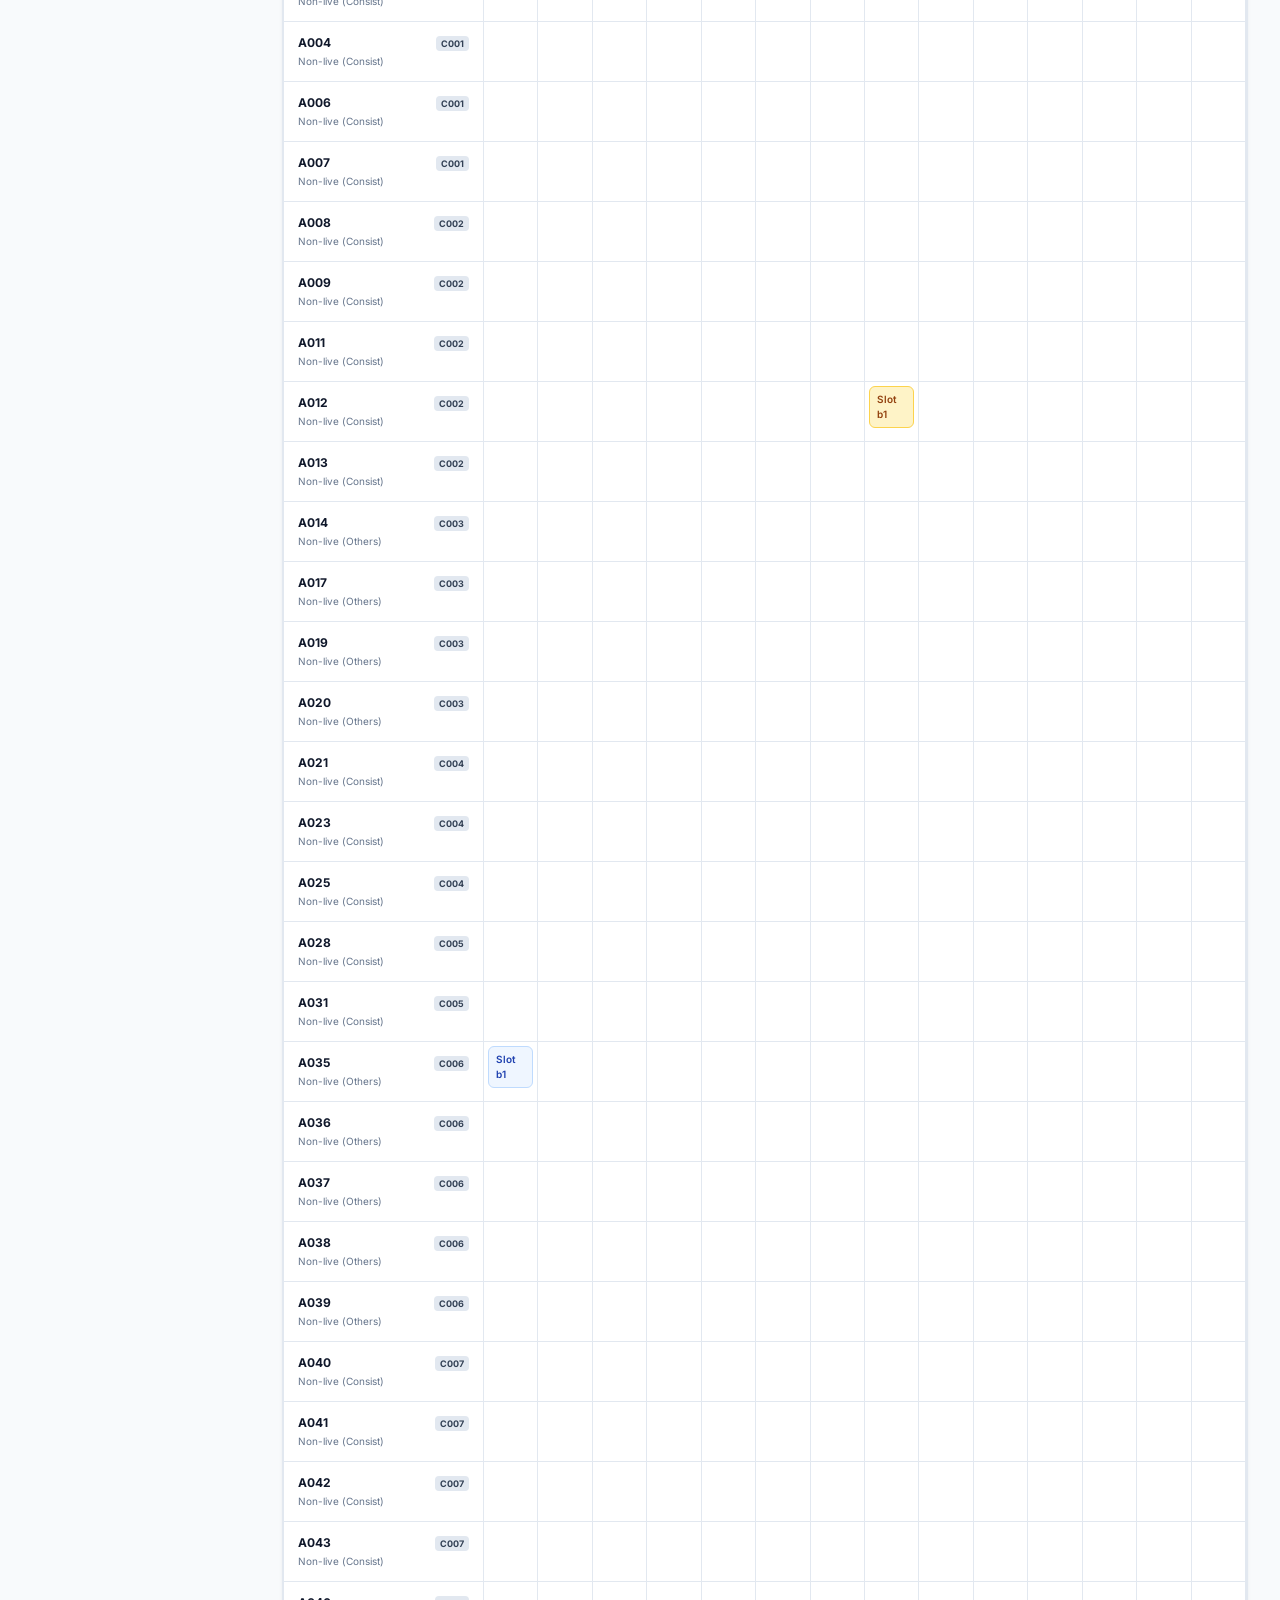
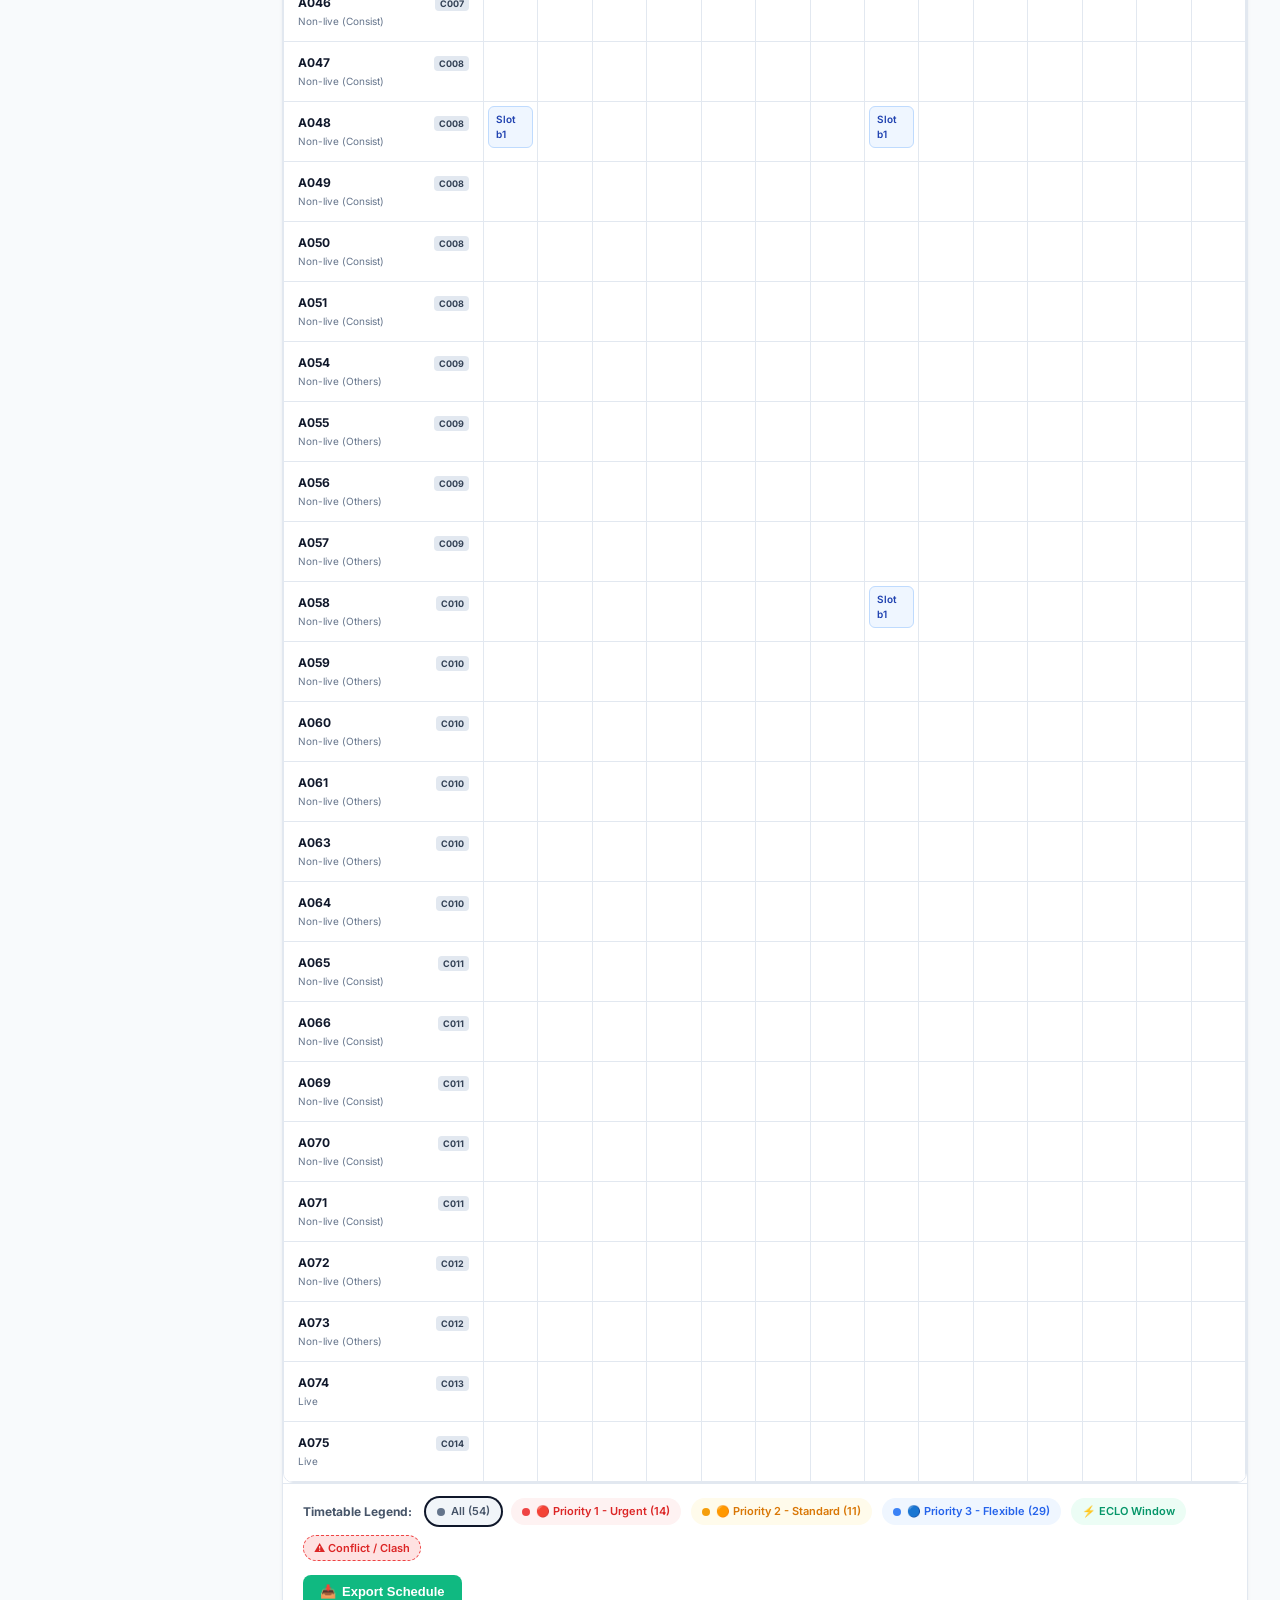
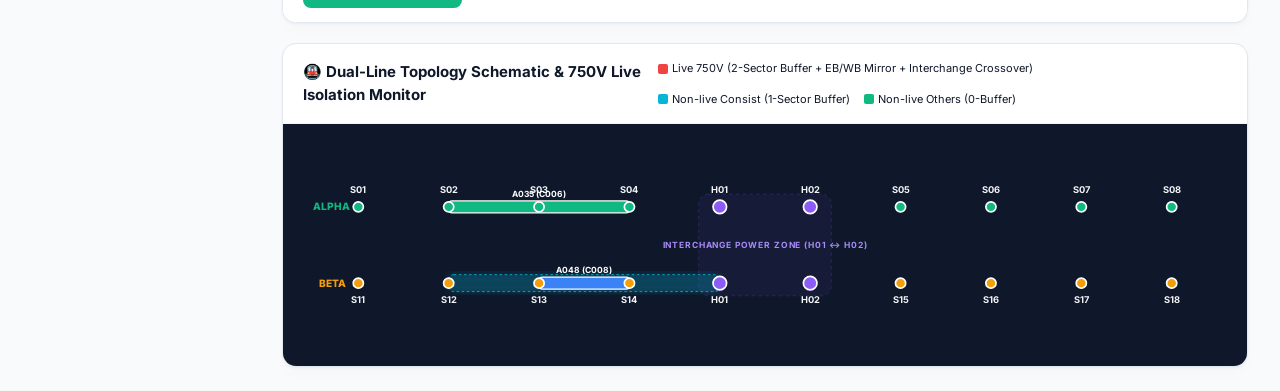
==== commit 6833507d: "Fix black-and-white unstyled display: add root css/ and js/ bundles, fallback links, and vibrant ref" ====
--- a/index.html
+++ b/index.html
@@ -5,9 +5,9 @@
   <meta name="viewport" content="width=device-width, initial-scale=1.0">
   <title>RailOptix — LTA Railway Track Access Scheduling & Conflict Resolution</title>
   <link rel="preconnect" href="https://fonts.googleapis.com">
-  <link rel="preconnect" href="https://fonts.gstatic.com" crossorigin>
   <link href="https://fonts.googleapis.com/css2?family=Inter:wght@400;500;600;700;800&family=JetBrains+Mono:wght@400;600;700&display=swap" rel="stylesheet">
   <link rel="stylesheet" href="./css/dashboard.css?v=2.0.0">
+  <link rel="stylesheet" href="./static/css/dashboard.css?v=2.0.0">
 </head>
 <body>
   <div class="app-container">
--- a/css/dashboard.css
+++ b/css/dashboard.css
@@ -0,0 +1,1764 @@
+/* RailOptix - Clean Modern Executive Dashboard CSS
+ * Inspired by SmartStaff AI & Modern Enterprise Dashboards
+ */
+
+:root {
+  /* Surface & Background Colors */
+  --bg-app: #f8fafc;
+  --bg-sidebar: #0f172a;
+  --bg-sidebar-hover: #1e293b;
+  --bg-sidebar-active: #10b981;
+  --bg-card: #ffffff;
+  --bg-card-subtle: #f1f5f9;
+  
+  /* Borders & Dividers */
+  --border-color: #e2e8f0;
+  --border-light: #f1f5f9;
+  --border-focus: #3b82f6;
+
+  /* Typography Colors */
+  --text-primary: #0f172a;
+  --text-secondary: #475569;
+  --text-muted: #94a3b8;
+  --text-inverse: #ffffff;
+
+  /* Brand & Priority Accents */
+  --brand-green: #10b981;
+  --brand-green-subtle: #ecfdf5;
+  --brand-blue: #3b82f6;
+  --brand-blue-subtle: #eff6ff;
+  --brand-amber: #f59e0b;
+  --brand-amber-subtle: #fffbeb;
+  --brand-red: #ef4444;
+  --brand-red-subtle: #fef2f2;
+  --brand-purple: #8b5cf6;
+  --brand-purple-subtle: #f5f3ff;
+
+  /* Priority Colors */
+  --p1-red: #ef4444;
+  --p1-bg: #fee2e2;
+  --p1-text: #b91c1c;
+
+  --p2-amber: #f59e0b;
+  --p2-bg: #fef3c7;
+  --p2-text: #b45309;
+
+  --p3-blue: #3b82f6;
+  --p3-bg: #dbeafe;
+  --p3-text: #1d4ed8;
+
+  --clash-red: #dc2626;
+  --clash-bg: #fee2e2;
+  --success-green: #10b981;
+  --warning-amber: #f59e0b;
+
+  /* Fonts & Shadows */
+  --font-sans: 'Inter', -apple-system, BlinkMacSystemFont, "Segoe UI", Roboto, sans-serif;
+  --font-mono: 'JetBrains Mono', monospace;
+  --shadow-sm: 0 1px 2px 0 rgba(0, 0, 0, 0.05);
+  --shadow-card: 0 1px 3px 0 rgba(0, 0, 0, 0.05), 0 10px 15px -3px rgba(0, 0, 0, 0.02);
+  --shadow-md: 0 4px 6px -1px rgba(0, 0, 0, 0.07), 0 2px 4px -2px rgba(0, 0, 0, 0.05);
+  --shadow-lg: 0 10px 25px -3px rgba(0, 0, 0, 0.08), 0 4px 6px -2px rgba(0, 0, 0, 0.04);
+  --radius-sm: 6px;
+  --radius-md: 10px;
+  --radius-lg: 14px;
+  --radius-xl: 18px;
+}
+
+* {
+  box-sizing: border-box;
+  margin: 0;
+  padding: 0;
+}
+
+body {
+  background-color: var(--bg-app);
+  color: var(--text-primary);
+  font-family: var(--font-sans);
+  line-height: 1.5;
+  -webkit-font-smoothing: antialiased;
+  min-height: 100vh;
+  margin: 0;
+}
+
+/* ==========================================================================
+   App Layout (Sidebar + Main Content Area)
+   ========================================================================== */
+.app-container {
+  display: flex;
+  width: 100%;
+  min-height: 100vh;
+}
+
+/* Sidebar Styles */
+.app-sidebar {
+  width: 250px;
+  background-color: var(--bg-sidebar);
+  color: #94a3b8;
+  display: flex;
+  flex-direction: column;
+  flex-shrink: 0;
+  border-right: 1px solid #1e293b;
+  position: sticky;
+  top: 0;
+  height: 100vh;
+  overflow-y: auto;
+  z-index: 50;
+}
+
+.sidebar-header {
+  padding: 24px 20px 20px 20px;
+  display: flex;
+  align-items: center;
+  gap: 12px;
+}
+
+.sidebar-logo-icon {
+  width: 38px;
+  height: 38px;
+  background: linear-gradient(135deg, #10b981, #059669);
+  border-radius: 10px;
+  display: flex;
+  align-items: center;
+  justify-content: center;
+  font-size: 20px;
+  color: #fff;
+  box-shadow: 0 4px 12px rgba(16, 185, 129, 0.35);
+}
+
+.sidebar-logo-title {
+  font-size: 17px;
+  font-weight: 700;
+  color: #ffffff;
+  letter-spacing: -0.3px;
+  display: flex;
+  align-items: center;
+  gap: 6px;
+}
+
+.sidebar-logo-subtitle {
+  font-size: 11px;
+  color: #64748b;
+  font-weight: 500;
+}
+
+.sidebar-nav {
+  padding: 10px 14px;
+  display: flex;
+  flex-direction: column;
+  gap: 4px;
+  flex: 1;
+}
+
+.nav-item {
+  display: flex;
+  align-items: center;
+  gap: 12px;
+  padding: 10px 14px;
+  border-radius: var(--radius-md);
+  color: #94a3b8;
+  font-size: 13px;
+  font-weight: 600;
+  text-decoration: none;
+  cursor: pointer;
+  transition: all 0.15s ease;
+  border: none;
+  background: transparent;
+  width: 100%;
+  text-align: left;
+}
+
+.nav-item:hover {
+  color: #f1f5f9;
+  background-color: var(--bg-sidebar-hover);
+}
+
+.nav-item.active {
+  background-color: var(--bg-sidebar-active);
+  color: #ffffff;
+  box-shadow: 0 4px 14px rgba(16, 185, 129, 0.35);
+}
+
+.nav-item-icon {
+  font-size: 16px;
+  display: flex;
+  align-items: center;
+  justify-content: center;
+  width: 20px;
+}
+
+.sidebar-divider {
+  height: 1px;
+  background: #1e293b;
+  margin: 12px 14px;
+}
+
+.sidebar-footer {
+  padding: 16px 14px;
+  border-top: 1px solid #1e293b;
+  display: flex;
+  flex-direction: column;
+  gap: 12px;
+}
+
+.store-selector {
+  background: #1e293b;
+  border: 1px solid #334155;
+  border-radius: var(--radius-sm);
+  padding: 8px 12px;
+  display: flex;
+  align-items: center;
+  justify-content: space-between;
+  cursor: pointer;
+}
+
+.store-selector-label {
+  font-size: 10px;
+  color: #64748b;
+  text-transform: uppercase;
+  letter-spacing: 0.5px;
+}
+
+.store-selector-value {
+  font-size: 12px;
+  font-weight: 600;
+  color: #f1f5f9;
+}
+
+.user-profile-card {
+  display: flex;
+  align-items: center;
+  gap: 10px;
+  padding: 6px 4px;
+}
+
+.user-avatar {
+  width: 36px;
+  height: 36px;
+  border-radius: 50%;
+  background: linear-gradient(135deg, #3b82f6, #8b5cf6);
+  display: flex;
+  align-items: center;
+  justify-content: center;
+  font-size: 14px;
+  font-weight: 700;
+  color: #fff;
+  position: relative;
+}
+
+.user-status-dot {
+  position: absolute;
+  bottom: 0;
+  right: 0;
+  width: 10px;
+  height: 10px;
+  border-radius: 50%;
+  background: #10b981;
+  border: 2px solid var(--bg-sidebar);
+}
+
+.user-info-name {
+  font-size: 13px;
+  font-weight: 600;
+  color: #f1f5f9;
+  line-height: 1.2;
+}
+
+.user-info-role {
+  font-size: 11px;
+  color: #64748b;
+}
+
+/* ==========================================================================
+   Main Content Area
+   ========================================================================== */
+.main-wrapper {
+  flex: 1;
+  display: flex;
+  flex-direction: column;
+  min-width: 0;
+  overflow-x: hidden;
+}
+
+/* Top Navigation Bar */
+.top-header {
+  background: #ffffff;
+  border-bottom: 1px solid var(--border-color);
+  padding: 16px 32px;
+  display: flex;
+  align-items: center;
+  justify-content: space-between;
+  position: sticky;
+  top: 0;
+  z-index: 40;
+}
+
+.header-left {
+  display: flex;
+  flex-direction: column;
+  gap: 2px;
+}
+
+.page-title {
+  font-size: 24px;
+  font-weight: 700;
+  color: var(--text-primary);
+  letter-spacing: -0.5px;
+}
+
+.page-subtitle {
+  font-size: 13px;
+  color: var(--text-secondary);
+}
+
+.header-right {
+  display: flex;
+  align-items: center;
+  gap: 12px;
+  flex-wrap: wrap;
+}
+
+.header-pill {
+  background: #ffffff;
+  border: 1px solid var(--border-color);
+  border-radius: 8px;
+  padding: 7px 14px;
+  font-size: 13px;
+  font-weight: 600;
+  color: var(--text-secondary);
+  display: flex;
+  align-items: center;
+  gap: 8px;
+  cursor: pointer;
+  transition: all 0.15s ease;
+}
+
+.header-pill:hover {
+  background: var(--bg-card-subtle);
+  border-color: #cbd5e1;
+}
+
+.header-pill.active {
+  border-color: #10b981;
+  background: #ecfdf5;
+  color: #065f46;
+  box-shadow: 0 0 0 2px rgba(16, 185, 129, 0.15);
+}
+
+/* ==========================================================================
+   Calendar Popover Component Styles
+   ========================================================================== */
+.calendar-pill-container {
+  position: relative;
+}
+
+.calendar-popover {
+  position: absolute;
+  top: calc(100% + 8px);
+  right: 0;
+  width: 360px;
+  background: #ffffff;
+  border: 1px solid #e2e8f0;
+  border-radius: var(--radius-lg);
+  box-shadow: 0 10px 25px -5px rgba(15, 23, 42, 0.12), 0 8px 10px -6px rgba(15, 23, 42, 0.08);
+  z-index: 1000;
+  padding: 16px;
+  animation: calFadeIn 0.15s ease-out;
+}
+
+@keyframes calFadeIn {
+  from { opacity: 0; transform: translateY(-4px); }
+  to { opacity: 1; transform: translateY(0); }
+}
+
+.cal-inner {
+  display: flex;
+  flex-direction: column;
+  gap: 12px;
+}
+
+.cal-header {
+  display: flex;
+  align-items: center;
+  justify-content: space-between;
+}
+
+.cal-nav-btn {
+  background: #f1f5f9;
+  border: 1px solid #e2e8f0;
+  width: 28px;
+  height: 28px;
+  border-radius: 6px;
+  display: flex;
+  align-items: center;
+  justify-content: center;
+  font-size: 16px;
+  font-weight: 700;
+  color: #334155;
+  cursor: pointer;
+  transition: all 0.15s ease;
+}
+
+.cal-nav-btn:hover {
+  background: #e2e8f0;
+  color: #0f172a;
+}
+
+.cal-title-box {
+  display: flex;
+  flex-direction: column;
+  align-items: center;
+  gap: 2px;
+}
+
+.cal-month-title {
+  font-size: 14px;
+  font-weight: 700;
+  color: #0f172a;
+}
+
+.cal-horizon-badge {
+  font-size: 10px;
+  color: #10b981;
+  background: #ecfdf5;
+  padding: 1px 6px;
+  border-radius: 10px;
+  font-weight: 600;
+}
+
+.cal-presets {
+  display: flex;
+  flex-wrap: wrap;
+  gap: 6px;
+  padding-bottom: 6px;
+  border-bottom: 1px solid #f1f5f9;
+}
+
+.cal-preset-chip {
+  background: #f8fafc;
+  border: 1px solid #e2e8f0;
+  border-radius: 14px;
+  padding: 3px 8px;
+  font-size: 10px;
+  font-weight: 600;
+  color: #475569;
+  cursor: pointer;
+  transition: all 0.15s ease;
+}
+
+.cal-preset-chip:hover {
+  background: #e2e8f0;
+  color: #0f172a;
+}
+
+.cal-preset-chip.active {
+  background: #10b981;
+  border-color: #10b981;
+  color: #ffffff;
+}
+
+.cal-grid-header {
+  display: grid;
+  grid-template-columns: 32px repeat(7, 1fr);
+  text-align: center;
+  font-size: 10px;
+  font-weight: 700;
+  color: #94a3b8;
+  padding-bottom: 4px;
+}
+
+.cal-week-label {
+  color: #64748b;
+  font-weight: 800;
+}
+
+.cal-grid-days {
+  display: grid;
+  grid-template-columns: 32px repeat(7, 1fr);
+  gap: 4px;
+  align-items: center;
+}
+
+.cal-week-badge {
+  font-size: 9px;
+  font-weight: 800;
+  background: #f1f5f9;
+  color: #475569;
+  border-radius: 4px;
+  padding: 4px 2px;
+  text-align: center;
+  cursor: pointer;
+  transition: all 0.15s ease;
+}
+
+.cal-week-badge:hover {
+  background: #e2e8f0;
+  color: #0f172a;
+}
+
+.cal-week-badge.peak {
+  background: #fee2e2;
+  color: #dc2626;
+  border: 1px dashed #ef4444;
+}
+
+.cal-week-badge.selected {
+  background: #0f172a;
+  color: #ffffff;
+}
+
+.cal-day {
+  aspect-ratio: 1;
+  display: flex;
+  flex-direction: column;
+  align-items: center;
+  justify-content: center;
+  font-size: 11px;
+  font-weight: 600;
+  color: #1e293b;
+  border-radius: 6px;
+  cursor: pointer;
+  position: relative;
+  transition: all 0.15s ease;
+}
+
+.cal-day:hover {
+  background: #f1f5f9;
+}
+
+.cal-day.other-month {
+  color: #cbd5e1;
+  opacity: 0.6;
+}
+
+.cal-day.peak-day {
+  background: #fff1f2;
+  color: #e11d48;
+}
+
+.cal-day.selected {
+  background: #10b981 !important;
+  color: #ffffff !important;
+  font-weight: 700;
+  box-shadow: 0 2px 6px rgba(16, 185, 129, 0.4);
+}
+
+.cal-dot-indicator {
+  width: 4px;
+  height: 4px;
+  border-radius: 50%;
+  margin-top: 1px;
+}
+
+.cal-dot-indicator.green {
+  background: #10b981;
+}
+
+.cal-dot-indicator.red {
+  background: #ef4444;
+}
+
+.cal-day.selected .cal-dot-indicator {
+  background: #ffffff;
+}
+
+.cal-footer {
+  display: flex;
+  align-items: center;
+  justify-content: space-between;
+  border-top: 1px solid #f1f5f9;
+  padding-top: 8px;
+  font-size: 11px;
+}
+
+.cal-footer-status {
+  display: flex;
+  align-items: center;
+  gap: 6px;
+  color: #64748b;
+}
+
+.cal-status-dot {
+  width: 6px;
+  height: 6px;
+  border-radius: 50%;
+  background: #10b981;
+}
+
+.cal-reset-btn {
+  background: transparent;
+  border: none;
+  font-size: 11px;
+  font-weight: 700;
+  color: #3b82f6;
+  cursor: pointer;
+  padding: 2px 6px;
+  border-radius: 4px;
+}
+
+.cal-reset-btn:hover {
+  background: #eff6ff;
+}
+
+/* ==========================================================================
+   Timetable Week Navigation Controls
+   ========================================================================== */
+.week-nav-group {
+  display: flex;
+  align-items: center;
+  gap: 4px;
+}
+
+.week-nav-btn {
+  background: #ffffff;
+  border: 1px solid var(--border-color);
+  border-radius: 6px;
+  width: 28px;
+  height: 32px;
+  display: flex;
+  align-items: center;
+  justify-content: center;
+  font-size: 11px;
+  color: #475569;
+  cursor: pointer;
+  transition: all 0.15s ease;
+}
+
+.week-nav-btn:hover {
+  background: #f1f5f9;
+  color: #0f172a;
+}
+
+.select-week {
+  font-size: 12px !important;
+  font-weight: 600 !important;
+  padding: 6px 10px !important;
+  color: #1e293b !important;
+  background-color: #f8fafc !important;
+}
+
+/* 30-Week Gantt Highlight for Active Horizon Week */
+.gantt-header-cell.selected-week-col {
+  background: #0f172a !important;
+  color: #10b981 !important;
+  font-weight: 800;
+  box-shadow: inset 0 -2px 0 #10b981;
+}
+
+.gantt-bar-cell.selected-week-cell {
+  background: rgba(16, 185, 129, 0.08) !important;
+  border-left: 1px solid rgba(16, 185, 129, 0.4);
+  border-right: 1px solid rgba(16, 185, 129, 0.4);
+}
+  background: #ffffff;
+  border: 1px solid var(--border-color);
+  border-radius: 8px;
+  padding: 7px 12px;
+  font-size: 13px;
+  font-weight: 600;
+  color: var(--text-secondary);
+  outline: none;
+  cursor: pointer;
+}
+
+.notification-bell-btn {
+  position: relative;
+  width: 38px;
+  height: 38px;
+  border-radius: 8px;
+  border: 1px solid var(--border-color);
+  background: #ffffff;
+  display: flex;
+  align-items: center;
+  justify-content: center;
+  cursor: pointer;
+  color: var(--text-secondary);
+  transition: all 0.15s ease;
+}
+
+.notification-bell-btn:hover {
+  background: var(--bg-card-subtle);
+}
+
+.notification-badge {
+  position: absolute;
+  top: -4px;
+  right: -4px;
+  background: #ef4444;
+  color: #ffffff;
+  font-size: 10px;
+  font-weight: 700;
+  padding: 2px 6px;
+  border-radius: 999px;
+  border: 2px solid #ffffff;
+}
+
+/* Scenario Pills Bar */
+.scenario-bar {
+  background: #ffffff;
+  border-bottom: 1px solid var(--border-color);
+  padding: 10px 32px;
+  display: flex;
+  align-items: center;
+  justify-content: space-between;
+  gap: 12px;
+  flex-wrap: wrap;
+}
+
+.scenario-pills-group {
+  display: flex;
+  background: #f1f5f9;
+  padding: 4px;
+  border-radius: 8px;
+  gap: 4px;
+}
+
+.scenario-pill {
+  padding: 6px 14px;
+  font-size: 12px;
+  font-weight: 600;
+  border-radius: 6px;
+  cursor: pointer;
+  color: var(--text-secondary);
+  background: transparent;
+  border: none;
+  transition: all 0.15s ease;
+}
+
+.scenario-pill:hover {
+  color: var(--text-primary);
+  background: rgba(255, 255, 255, 0.6);
+}
+
+.scenario-pill.active {
+  background: #ffffff;
+  color: #0f172a;
+  box-shadow: 0 1px 3px rgba(0, 0, 0, 0.1);
+  font-weight: 700;
+}
+
+/* Button Styles */
+.btn {
+  padding: 8px 16px;
+  font-size: 13px;
+  font-weight: 600;
+  border-radius: 8px;
+  cursor: pointer;
+  display: inline-flex;
+  align-items: center;
+  gap: 6px;
+  border: 1px solid transparent;
+  transition: all 0.15s ease;
+}
+
+.btn-primary {
+  background: #10b981;
+  color: #ffffff;
+}
+
+.btn-primary:hover {
+  background: #059669;
+  box-shadow: 0 4px 12px rgba(16, 185, 129, 0.3);
+}
+
+.btn-secondary {
+  background: #ffffff;
+  color: var(--text-secondary);
+  border-color: var(--border-color);
+}
+
+.btn-secondary:hover {
+  background: var(--bg-card-subtle);
+  color: var(--text-primary);
+}
+
+.btn-sm {
+  padding: 5px 10px;
+  font-size: 11px;
+  border-radius: 6px;
+}
+
+/* ==========================================================================
+   Dashboard Canvas & Cards Grid
+   ========================================================================== */
+.dashboard-canvas {
+  padding: 24px 32px;
+  display: flex;
+  flex-direction: column;
+  gap: 20px;
+}
+
+/* 4 KPI Scorecard Row */
+.kpi-row {
+  display: grid;
+  grid-template-columns: repeat(4, 1fr);
+  gap: 18px;
+}
+
+.kpi-card {
+  background: var(--bg-card);
+  border: 1px solid var(--border-color);
+  border-radius: var(--radius-lg);
+  padding: 18px 20px;
+  display: flex;
+  align-items: center;
+  justify-content: space-between;
+  box-shadow: var(--shadow-card);
+  transition: transform 0.15s ease, box-shadow 0.15s ease;
+}
+
+.kpi-card:hover {
+  transform: translateY(-2px);
+  box-shadow: var(--shadow-md);
+}
+
+.kpi-card-left {
+  display: flex;
+  flex-direction: column;
+  gap: 4px;
+}
+
+.kpi-label {
+  font-size: 12px;
+  font-weight: 600;
+  color: var(--text-secondary);
+}
+
+.kpi-value-group {
+  display: flex;
+  align-items: baseline;
+  gap: 8px;
+}
+
+.kpi-value {
+  font-size: 26px;
+  font-weight: 700;
+  color: var(--text-primary);
+  line-height: 1.1;
+  font-family: var(--font-sans);
+}
+
+.kpi-subtext {
+  font-size: 11px;
+  color: var(--text-muted);
+  font-weight: 500;
+  display: flex;
+  align-items: center;
+  gap: 4px;
+}
+
+.kpi-badge {
+  font-size: 11px;
+  font-weight: 700;
+  padding: 2px 6px;
+  border-radius: 4px;
+}
+
+.kpi-badge.success {
+  background: var(--brand-green-subtle);
+  color: #059669;
+}
+
+.kpi-badge.danger {
+  background: var(--brand-red-subtle);
+  color: #dc2626;
+}
+
+.kpi-icon-circle {
+  width: 44px;
+  height: 44px;
+  border-radius: 50%;
+  display: flex;
+  align-items: center;
+  justify-content: center;
+  font-size: 20px;
+  flex-shrink: 0;
+}
+
+.kpi-icon-circle.green {
+  background: #ecfdf5;
+  color: #10b981;
+}
+
+.kpi-icon-circle.red {
+  background: #fef2f2;
+  color: #ef4444;
+}
+
+.kpi-icon-circle.blue {
+  background: #eff6ff;
+  color: #3b82f6;
+}
+
+.kpi-icon-circle.orange {
+  background: #fffbeb;
+  color: #f59e0b;
+}
+
+/* Two-Column Middle Layout */
+.middle-grid {
+  display: grid;
+  grid-template-columns: 1fr 370px;
+  gap: 20px;
+}
+
+/* Card Container Styles */
+.card-panel {
+  background: var(--bg-card);
+  border: 1px solid var(--border-color);
+  border-radius: var(--radius-lg);
+  box-shadow: var(--shadow-card);
+  overflow: hidden;
+  display: flex;
+  flex-direction: column;
+}
+
+.card-header {
+  padding: 16px 20px;
+  border-bottom: 1px solid var(--border-light);
+  display: flex;
+  align-items: center;
+  justify-content: space-between;
+}
+
+.card-title-group {
+  display: flex;
+  align-items: center;
+  gap: 8px;
+}
+
+.card-title {
+  font-size: 15px;
+  font-weight: 700;
+  color: var(--text-primary);
+}
+
+.card-info-icon {
+  font-size: 13px;
+  color: var(--text-muted);
+  cursor: help;
+}
+
+.card-body {
+  padding: 20px;
+  display: flex;
+  flex-direction: column;
+  gap: 16px;
+}
+
+/* ==========================================================================
+   Demand Forecast Chart / Density Visualizer
+   ========================================================================== */
+.chart-legend-row {
+  display: flex;
+  align-items: center;
+  gap: 10px;
+  font-size: 12px;
+  flex-wrap: wrap;
+}
+
+.legend-pill {
+  display: inline-flex;
+  align-items: center;
+  gap: 6px;
+  padding: 4px 10px;
+  border-radius: 999px;
+  font-size: 11px;
+  font-weight: 600;
+  cursor: pointer;
+  transition: all 0.15s ease;
+  user-select: none;
+  border: 1px solid transparent;
+}
+
+.legend-pill:hover {
+  transform: translateY(-1px);
+  box-shadow: var(--shadow-sm);
+}
+
+.legend-pill.active {
+  box-shadow: 0 0 0 2px #0f172a;
+}
+
+.legend-pill.low {
+  background: #ecfdf5;
+  color: #059669;
+}
+
+.legend-pill.medium {
+  background: #fffbeb;
+  color: #d97706;
+}
+
+.legend-pill.high {
+  background: #fef2f2;
+  color: #dc2626;
+}
+
+.legend-pill.blue {
+  background: #eff6ff;
+  color: #2563eb;
+}
+
+.legend-pill.all {
+  background: #f1f5f9;
+  color: #475569;
+}
+
+.legend-dot {
+  width: 8px;
+  height: 8px;
+  border-radius: 50%;
+  display: inline-block;
+}
+
+.legend-dot.green { background: #10b981; }
+.legend-dot.yellow { background: #f59e0b; }
+.legend-dot.red { background: #ef4444; }
+.legend-dot.blue { background: #3b82f6; }
+
+/* SVG Curve Styling */
+.chart-container {
+  width: 100%;
+  position: relative;
+}
+
+#demand-curve-svg {
+  width: 100%;
+  height: 190px;
+  display: block;
+}
+
+/* ==========================================================================
+   Right Panel: Alerts & Alternative Schedules
+   ========================================================================== */
+.right-column-stack {
+  display: flex;
+  flex-direction: column;
+  gap: 18px;
+}
+
+.alerts-list {
+  display: flex;
+  flex-direction: column;
+  gap: 10px;
+  max-height: 280px;
+  overflow-y: auto;
+}
+
+.alert-item-card {
+  border: 1px solid var(--border-color);
+  border-radius: var(--radius-md);
+  padding: 12px 14px;
+  display: flex;
+  align-items: center;
+  justify-content: space-between;
+  background: #ffffff;
+  cursor: pointer;
+  transition: all 0.15s ease;
+}
+
+.alert-item-card:hover {
+  background: #f8fafc;
+  border-color: #cbd5e1;
+  box-shadow: var(--shadow-sm);
+}
+
+.alert-item-left {
+  display: flex;
+  align-items: center;
+  gap: 12px;
+}
+
+.alert-icon-box {
+  width: 32px;
+  height: 32px;
+  border-radius: 8px;
+  display: flex;
+  align-items: center;
+  justify-content: center;
+  font-size: 14px;
+  flex-shrink: 0;
+}
+
+.alert-icon-box.red {
+  background: #fee2e2;
+  color: #ef4444;
+}
+
+.alert-icon-box.amber {
+  background: #fef3c7;
+  color: #f59e0b;
+}
+
+.alert-title {
+  font-size: 13px;
+  font-weight: 700;
+  color: var(--text-primary);
+  line-height: 1.2;
+}
+
+.alert-time {
+  font-size: 11px;
+  color: var(--text-muted);
+  margin-top: 2px;
+}
+
+.alert-item-right {
+  display: flex;
+  align-items: center;
+  gap: 8px;
+}
+
+.alert-tag {
+  font-size: 11px;
+  font-weight: 700;
+}
+
+.alert-tag.red { color: #ef4444; }
+.alert-tag.amber { color: #f59e0b; }
+
+.chevron-arrow {
+  color: #cbd5e1;
+  font-size: 14px;
+  font-weight: bold;
+}
+
+/* Conflict autofix button inside card */
+.btn-autofix {
+  background: #2563eb;
+  color: #fff;
+  font-size: 10px;
+  padding: 3px 8px;
+  border-radius: 4px;
+  border: none;
+  font-weight: 600;
+  cursor: pointer;
+  margin-top: 4px;
+}
+
+.btn-autofix:hover {
+  background: #1d4ed8;
+}
+
+/* Alternative Schedules Cards (Option A, Option B, Option C) */
+.schedule-options-stack {
+  display: flex;
+  flex-direction: column;
+  gap: 10px;
+}
+
+.schedule-option-card {
+  border: 1px solid var(--border-color);
+  border-radius: var(--radius-md);
+  padding: 12px 14px;
+  background: #ffffff;
+  cursor: pointer;
+  transition: all 0.15s ease;
+  display: flex;
+  align-items: center;
+  justify-content: space-between;
+}
+
+.schedule-option-card:hover {
+  border-color: #94a3b8;
+  background: #f8fafc;
+}
+
+.schedule-option-card.selected {
+  border: 1.5px solid #10b981;
+  background: #f0fdf4;
+}
+
+.schedule-option-title {
+  font-size: 13px;
+  font-weight: 700;
+  color: var(--text-primary);
+  display: flex;
+  align-items: center;
+  gap: 6px;
+}
+
+.schedule-option-card.selected .schedule-option-title {
+  color: #166534;
+}
+
+.schedule-option-sub {
+  font-size: 11px;
+  color: var(--text-muted);
+  margin-top: 2px;
+}
+
+.schedule-star {
+  color: #10b981;
+  font-size: 14px;
+}
+
+/* Schedule Notes */
+.schedule-notes-card {
+  background: #f8fafc;
+  border: 1px solid var(--border-color);
+  border-radius: var(--radius-md);
+  padding: 12px 14px;
+  font-size: 11px;
+  color: var(--text-secondary);
+  line-height: 1.4;
+  display: flex;
+  align-items: flex-start;
+  gap: 10px;
+}
+
+/* ==========================================================================
+   AI Recommended Engineering Hours Timetable & Strategic Gantt
+   ========================================================================== */
+.timetable-container {
+  overflow-x: auto;
+  border: 1px solid var(--border-color);
+  border-radius: var(--radius-md);
+  background: #ffffff;
+}
+
+/* Timetable Toolbar */
+.timetable-toolbar {
+  display: flex;
+  align-items: center;
+  justify-content: space-between;
+  padding: 12px 18px;
+  background: #ffffff;
+  border-bottom: 1px solid var(--border-color);
+  gap: 16px;
+  flex-wrap: wrap;
+}
+
+.timetable-view-toggle {
+  display: flex;
+  background: #f1f5f9;
+  padding: 3px;
+  border-radius: 8px;
+  gap: 3px;
+}
+
+.view-btn {
+  padding: 6px 14px;
+  font-size: 12px;
+  font-weight: 600;
+  border-radius: 6px;
+  background: transparent;
+  color: var(--text-secondary);
+  border: none;
+  cursor: pointer;
+  transition: all 0.15s ease;
+}
+
+.view-btn.active {
+  background: #ffffff;
+  color: var(--text-primary);
+  box-shadow: 0 1px 3px rgba(0, 0, 0, 0.1);
+}
+
+.filter-group {
+  display: flex;
+  align-items: center;
+  gap: 10px;
+  flex-wrap: wrap;
+}
+
+.select-filter, .search-input {
+  background: #ffffff;
+  border: 1px solid var(--border-color);
+  color: var(--text-primary);
+  padding: 6px 10px;
+  border-radius: 6px;
+  font-size: 12px;
+  outline: none;
+  transition: border-color 0.15s ease;
+}
+
+.select-filter:focus, .search-input:focus {
+  border-color: var(--border-focus);
+}
+
+.search-input {
+  min-width: 220px;
+}
+
+/* 2-Week Operational Matrix */
+.operational-grid {
+  display: grid;
+  grid-template-columns: 200px repeat(14, 1fr);
+  width: 100%;
+  border-collapse: collapse;
+}
+
+.grid-header-cell {
+  background: #f8fafc;
+  padding: 10px 8px;
+  text-align: center;
+  font-size: 11px;
+  font-weight: 700;
+  color: var(--text-secondary);
+  border-right: 1px solid var(--border-color);
+  border-bottom: 1px solid var(--border-color);
+}
+
+.grid-header-cell.highlight-col {
+  background: #fff1f2;
+  color: #e11d48;
+  border-left: 1px solid #fecdd3;
+  border-right: 1px solid #fecdd3;
+}
+
+.grid-row-header {
+  background: #ffffff;
+  padding: 12px 14px;
+  border-bottom: 1px solid var(--border-color);
+  border-right: 1px solid var(--border-color);
+  display: flex;
+  flex-direction: column;
+  justify-content: center;
+}
+
+.grid-cell {
+  background: #ffffff;
+  border-right: 1px solid var(--border-color);
+  border-bottom: 1px solid var(--border-color);
+  padding: 4px;
+  min-height: 48px;
+  position: relative;
+}
+
+.grid-cell.highlight-col {
+  background: #fff1f2;
+}
+
+/* Task Chips in Matrix */
+.task-chip {
+  padding: 5px 7px;
+  border-radius: 6px;
+  font-size: 10px;
+  font-weight: 600;
+  cursor: pointer;
+  margin-bottom: 3px;
+  transition: transform 0.12s ease, box-shadow 0.12s ease;
+  display: flex;
+  flex-direction: column;
+  gap: 2px;
+  border: 1px solid transparent;
+}
+
+.task-chip:hover {
+  transform: translateY(-1px);
+  box-shadow: var(--shadow-sm);
+}
+
+.task-chip.p1 {
+  background: #fee2e2;
+  color: #991b1b;
+  border-color: #fca5a5;
+}
+
+.task-chip.p2 {
+  background: #fef3c7;
+  color: #92400e;
+  border-color: #fcd34d;
+}
+
+.task-chip.p3 {
+  background: #eff6ff;
+  color: #1e40af;
+  border-color: #bfdbfe;
+}
+
+.task-chip.clash {
+  border: 1.5px solid #ef4444;
+  animation: pulse-border 2s infinite;
+}
+
+@keyframes pulse-border {
+  0% { box-shadow: 0 0 0 0 rgba(239, 68, 68, 0.4); }
+  70% { box-shadow: 0 0 0 6px rgba(239, 68, 68, 0); }
+  100% { box-shadow: 0 0 0 0 rgba(239, 68, 68, 0); }
+}
+
+/* ==========================================================================
+   30-Week Strategic Gantt Table
+   ========================================================================== */
+.gantt-table {
+  width: 100%;
+  border-collapse: collapse;
+  font-size: 12px;
+}
+
+.gantt-header-row {
+  background: #f8fafc;
+  border-bottom: 2px solid var(--border-color);
+}
+
+.gantt-header-cell {
+  padding: 10px 4px;
+  font-size: 11px;
+  font-weight: 700;
+  color: var(--text-secondary);
+  text-align: center;
+  border-right: 1px solid var(--border-color);
+  min-width: 28px;
+}
+
+/* Column Density Tinting (Heatmap style matching reference photo) */
+.gantt-header-cell.col-tint-low, .gantt-bar-cell.col-tint-low {
+  background-color: #f6fcf8;
+}
+
+.gantt-header-cell.col-tint-med, .gantt-bar-cell.col-tint-med {
+  background-color: #fefce8;
+}
+
+.gantt-header-cell.col-tint-high, .gantt-bar-cell.col-tint-high {
+  background-color: #fef2f2;
+}
+
+.gantt-header-cell.highlight-col {
+  background: #fee2e2;
+  color: #b91c1c;
+  font-weight: 800;
+  border-top: 2px solid #ef4444;
+}
+
+.gantt-header-cell.selected-week-col,
+.gantt-bar-cell.selected-week-cell {
+  background-color: #eff6ff !important;
+  border-left: 2px solid #3b82f6 !important;
+  border-right: 2px solid #3b82f6 !important;
+}
+
+.gantt-header-cell.label-col {
+  width: 230px;
+  text-align: left;
+  padding-left: 14px;
+}
+
+.gantt-row {
+  border-bottom: 1px solid var(--border-color);
+  transition: background-color 0.12s ease;
+}
+
+.gantt-row:hover {
+  background-color: #f8fafc;
+}
+
+.gantt-row.selected {
+  background-color: #eff6ff;
+}
+
+.gantt-label-cell {
+  padding: 10px 14px;
+  border-right: 1px solid var(--border-color);
+  background: #ffffff;
+}
+
+.gantt-bar-cell {
+  padding: 4px 2px;
+  border-right: 1px solid var(--border-color);
+  text-align: center;
+}
+
+.gantt-bar-cell.highlight-col {
+  background: #fff1f2;
+  border-left: 1px dashed #fca5a5;
+  border-right: 1px dashed #fca5a5;
+}
+
+/* Interactive Gantt Bar Segments (Clickable Blue, Red, Orange) */
+.gantt-bar-segment {
+  width: 100%;
+  height: 20px;
+  border-radius: 5px;
+  cursor: pointer;
+  transition: all 0.15s cubic-bezier(0.4, 0, 0.2, 1);
+  position: relative;
+  display: flex;
+  align-items: center;
+  justify-content: center;
+}
+
+.gantt-bar-segment:hover {
+  transform: translateY(-2px) scale(1.08);
+  box-shadow: 0 6px 14px rgba(0, 0, 0, 0.22);
+  z-index: 10;
+}
+
+/* Gantt Bar Colors - Rich Vivid Accents */
+.gantt-bar-segment.color-red {
+  background: linear-gradient(135deg, #ef4444, #dc2626);
+  border: 1px solid #b91c1c;
+  box-shadow: 0 2px 5px rgba(239, 68, 68, 0.45);
+}
+
+.gantt-bar-segment.color-orange {
+  background: linear-gradient(135deg, #f59e0b, #d97706);
+  border: 1px solid #b45309;
+  box-shadow: 0 2px 5px rgba(245, 158, 11, 0.45);
+}
+
+.gantt-bar-segment.color-blue {
+  background: linear-gradient(135deg, #3b82f6, #2563eb);
+  border: 1px solid #1d4ed8;
+  box-shadow: 0 2px 5px rgba(59, 130, 246, 0.45);
+}
+
+.gantt-bar-segment.color-clash {
+  border: 2px solid #ffffff;
+  outline: 2px solid #dc2626;
+  animation: pulse-border 1.5s infinite;
+}
+
+/* Bottom Table Footer & Legend Bar */
+.timetable-footer {
+  padding: 14px 20px;
+  background: #ffffff;
+  border-top: 1px solid var(--border-color);
+  display: flex;
+  align-items: center;
+  justify-content: space-between;
+  flex-wrap: wrap;
+  gap: 14px;
+}
+
+.footer-legend {
+  display: flex;
+  align-items: center;
+  gap: 10px;
+  flex-wrap: wrap;
+}
+
+/* ==========================================================================
+   Topology Map Card
+   ========================================================================== */
+.topology-card {
+  background: var(--bg-card);
+  border: 1px solid var(--border-color);
+  border-radius: var(--radius-lg);
+  box-shadow: var(--shadow-card);
+  overflow: hidden;
+}
+
+.topology-stage {
+  background: #0f172a;
+  padding: 16px;
+  position: relative;
+}
+
+#topology-svg {
+  width: 100%;
+  height: 210px;
+  display: block;
+}
+
+/* ==========================================================================
+   Modals & Slide-over Drawers
+   ========================================================================== */
+.modal-backdrop {
+  position: fixed;
+  top: 0;
+  left: 0;
+  right: 0;
+  bottom: 0;
+  background: rgba(15, 23, 42, 0.55);
+  backdrop-filter: blur(4px);
+  z-index: 1000;
+  display: none;
+  align-items: center;
+  justify-content: center;
+  padding: 20px;
+}
+
+.modal-backdrop.open {
+  display: flex;
+}
+
+.modal-box {
+  background: #ffffff;
+  border: 1px solid var(--border-color);
+  border-radius: var(--radius-xl);
+  width: 100%;
+  max-width: 820px;
+  max-height: 88vh;
+  display: flex;
+  flex-direction: column;
+  box-shadow: var(--shadow-lg);
+  overflow: hidden;
+  animation: modalEnter 0.2s ease-out;
+}
+
+@keyframes modalEnter {
+  from { opacity: 0; transform: scale(0.96) translateY(8px); }
+  to { opacity: 1; transform: scale(1) translateY(0); }
+}
+
+.modal-header {
+  padding: 18px 24px;
+  border-bottom: 1px solid var(--border-color);
+  display: flex;
+  align-items: center;
+  justify-content: space-between;
+  background: #f8fafc;
+}
+
+.modal-title {
+  font-size: 16px;
+  font-weight: 700;
+  color: var(--text-primary);
+  display: flex;
+  align-items: center;
+  gap: 8px;
+}
+
+.modal-close {
+  background: transparent;
+  border: none;
+  font-size: 22px;
+  line-height: 1;
+  color: var(--text-muted);
+  cursor: pointer;
+  padding: 4px;
+  border-radius: 6px;
+}
+
+.modal-close:hover {
+  color: var(--text-primary);
+  background: #e2e8f0;
+}
+
+.modal-body {
+  padding: 24px;
+  overflow-y: auto;
+}
+
+/* Modal Tabs */
+.modal-tabs {
+  display: flex;
+  gap: 8px;
+  border-bottom: 1px solid var(--border-color);
+  padding-bottom: 12px;
+  margin-bottom: 18px;
+}
+
+.tab-btn {
+  padding: 6px 14px;
+  font-size: 13px;
+  font-weight: 600;
+  background: transparent;
+  border: 1px solid transparent;
+  color: var(--text-secondary);
+  border-radius: 6px;
+  cursor: pointer;
+  transition: all 0.15s ease;
+}
+
+.tab-btn.active {
+  background: #f1f5f9;
+  border-color: #cbd5e1;
+  color: var(--text-primary);
+}
+
+/* Form Styles */
+.form-grid {
+  display: grid;
+  grid-template-columns: 1fr 1fr;
+  gap: 16px;
+}
+
+.form-group {
+  display: flex;
+  flex-direction: column;
+  gap: 6px;
+}
+
+.form-label {
+  font-size: 12px;
+  font-weight: 600;
+  color: var(--text-secondary);
+}
+
+.form-input, .form-select {
+  background: #ffffff;
+  border: 1px solid var(--border-color);
+  color: var(--text-primary);
+  padding: 8px 12px;
+  border-radius: 6px;
+  font-size: 13px;
+  outline: none;
+  transition: border-color 0.15s ease;
+}
+
+.form-input:focus, .form-select:focus {
+  border-color: var(--border-focus);
+  box-shadow: 0 0 0 3px rgba(59, 130, 246, 0.15);
+}
+
+/* Comparison Modal Cards */
+.comparison-grid {
+  display: grid;
+  grid-template-columns: repeat(4, 1fr);
+  gap: 16px;
+}
+
+.scenario-card {
+  background: #ffffff;
+  border: 1px solid var(--border-color);
+  border-radius: var(--radius-md);
+  padding: 16px;
+  display: flex;
+  flex-direction: column;
+  gap: 12px;
+  box-shadow: var(--shadow-sm);
+  transition: border-color 0.15s ease, box-shadow 0.15s ease;
+}
+
+.scenario-card.highlight {
+  border: 2px solid #10b981;
+  background: #f0fdf4;
+}
+
+.scen-card-title {
+  font-size: 14px;
+  font-weight: 700;
+  color: var(--text-primary);
+}
+
+.scen-metric-row {
+  display: flex;
+  justify-content: space-between;
+  font-size: 12px;
+  color: var(--text-secondary);
+  border-bottom: 1px solid var(--border-light);
+  padding-bottom: 4px;
+}
+
+.scen-metric-val {
+  font-family: var(--font-mono);
+  font-weight: 700;
+  color: var(--text-primary);
+}
+
+/* Responsive adjustments */
+@media (max-width: 1200px) {
+  .middle-grid {
+    grid-template-columns: 1fr;
+  }
+  .kpi-row {
+    grid-template-columns: repeat(2, 1fr);
+  }
+}
+
+@media (max-width: 768px) {
+  .app-sidebar {
+    display: none;
+  }
+  .kpi-row {
+    grid-template-columns: 1fr;
+  }
+  .dashboard-canvas {
+    padding: 16px;
+  }
+}
--- a/static/css/dashboard.css
+++ b/static/css/dashboard.css
@@ -0,0 +1,1736 @@
+/* RailOptix - Clean Modern Executive Dashboard CSS
+ * Inspired by SmartStaff AI & Modern Enterprise Dashboards
+ */
+
+:root {
+  /* Surface & Background Colors */
+  --bg-app: #f8fafc;
+  --bg-sidebar: #0f172a;
+  --bg-sidebar-hover: #1e293b;
+  --bg-sidebar-active: #10b981;
+  --bg-card: #ffffff;
+  --bg-card-subtle: #f1f5f9;
+  
+  /* Borders & Dividers */
+  --border-color: #e2e8f0;
+  --border-light: #f1f5f9;
+  --border-focus: #3b82f6;
+
+  /* Typography Colors */
+  --text-primary: #0f172a;
+  --text-secondary: #475569;
+  --text-muted: #94a3b8;
+  --text-inverse: #ffffff;
+
+  /* Brand & Priority Accents */
+  --brand-green: #10b981;
+  --brand-green-subtle: #ecfdf5;
+  --brand-blue: #3b82f6;
+  --brand-blue-subtle: #eff6ff;
+  --brand-amber: #f59e0b;
+  --brand-amber-subtle: #fffbeb;
+  --brand-red: #ef4444;
+  --brand-red-subtle: #fef2f2;
+  --brand-purple: #8b5cf6;
+  --brand-purple-subtle: #f5f3ff;
+
+  /* Priority Colors */
+  --p1-red: #ef4444;
+  --p1-bg: #fee2e2;
+  --p1-text: #b91c1c;
+
+  --p2-amber: #f59e0b;
+  --p2-bg: #fef3c7;
+  --p2-text: #b45309;
+
+  --p3-blue: #3b82f6;
+  --p3-bg: #dbeafe;
+  --p3-text: #1d4ed8;
+
+  --clash-red: #dc2626;
+  --clash-bg: #fee2e2;
+  --success-green: #10b981;
+  --warning-amber: #f59e0b;
+
+  /* Fonts & Shadows */
+  --font-sans: 'Inter', -apple-system, BlinkMacSystemFont, "Segoe UI", Roboto, sans-serif;
+  --font-mono: 'JetBrains Mono', monospace;
+  --shadow-sm: 0 1px 2px 0 rgba(0, 0, 0, 0.05);
+  --shadow-card: 0 1px 3px 0 rgba(0, 0, 0, 0.05), 0 10px 15px -3px rgba(0, 0, 0, 0.02);
+  --shadow-md: 0 4px 6px -1px rgba(0, 0, 0, 0.07), 0 2px 4px -2px rgba(0, 0, 0, 0.05);
+  --shadow-lg: 0 10px 25px -3px rgba(0, 0, 0, 0.08), 0 4px 6px -2px rgba(0, 0, 0, 0.04);
+  --radius-sm: 6px;
+  --radius-md: 10px;
+  --radius-lg: 14px;
+  --radius-xl: 18px;
+}
+
+* {
+  box-sizing: border-box;
+  margin: 0;
+  padding: 0;
+}
+
+body {
+  background-color: var(--bg-app);
+  color: var(--text-primary);
+  font-family: var(--font-sans);
+  line-height: 1.5;
+  -webkit-font-smoothing: antialiased;
+  min-height: 100vh;
+  margin: 0;
+}
+
+/* ==========================================================================
+   App Layout (Sidebar + Main Content Area)
+   ========================================================================== */
+.app-container {
+  display: flex;
+  width: 100%;
+  min-height: 100vh;
+}
+
+/* Sidebar Styles */
+.app-sidebar {
+  width: 250px;
+  background-color: var(--bg-sidebar);
+  color: #94a3b8;
+  display: flex;
+  flex-direction: column;
+  flex-shrink: 0;
+  border-right: 1px solid #1e293b;
+  position: sticky;
+  top: 0;
+  height: 100vh;
+  overflow-y: auto;
+  z-index: 50;
+}
+
+.sidebar-header {
+  padding: 24px 20px 20px 20px;
+  display: flex;
+  align-items: center;
+  gap: 12px;
+}
+
+.sidebar-logo-icon {
+  width: 38px;
+  height: 38px;
+  background: linear-gradient(135deg, #10b981, #059669);
+  border-radius: 10px;
+  display: flex;
+  align-items: center;
+  justify-content: center;
+  font-size: 20px;
+  color: #fff;
+  box-shadow: 0 4px 12px rgba(16, 185, 129, 0.35);
+}
+
+.sidebar-logo-title {
+  font-size: 17px;
+  font-weight: 700;
+  color: #ffffff;
+  letter-spacing: -0.3px;
+  display: flex;
+  align-items: center;
+  gap: 6px;
+}
+
+.sidebar-logo-subtitle {
+  font-size: 11px;
+  color: #64748b;
+  font-weight: 500;
+}
+
+.sidebar-nav {
+  padding: 10px 14px;
+  display: flex;
+  flex-direction: column;
+  gap: 4px;
+  flex: 1;
+}
+
+.nav-item {
+  display: flex;
+  align-items: center;
+  gap: 12px;
+  padding: 10px 14px;
+  border-radius: var(--radius-md);
+  color: #94a3b8;
+  font-size: 13px;
+  font-weight: 600;
+  text-decoration: none;
+  cursor: pointer;
+  transition: all 0.15s ease;
+  border: none;
+  background: transparent;
+  width: 100%;
+  text-align: left;
+}
+
+.nav-item:hover {
+  color: #f1f5f9;
+  background-color: var(--bg-sidebar-hover);
+}
+
+.nav-item.active {
+  background-color: var(--bg-sidebar-active);
+  color: #ffffff;
+  box-shadow: 0 4px 14px rgba(16, 185, 129, 0.35);
+}
+
+.nav-item-icon {
+  font-size: 16px;
+  display: flex;
+  align-items: center;
+  justify-content: center;
+  width: 20px;
+}
+
+.sidebar-divider {
+  height: 1px;
+  background: #1e293b;
+  margin: 12px 14px;
+}
+
+.sidebar-footer {
+  padding: 16px 14px;
+  border-top: 1px solid #1e293b;
+  display: flex;
+  flex-direction: column;
+  gap: 12px;
+}
+
+.store-selector {
+  background: #1e293b;
+  border: 1px solid #334155;
+  border-radius: var(--radius-sm);
+  padding: 8px 12px;
+  display: flex;
+  align-items: center;
+  justify-content: space-between;
+  cursor: pointer;
+}
+
+.store-selector-label {
+  font-size: 10px;
+  color: #64748b;
+  text-transform: uppercase;
+  letter-spacing: 0.5px;
+}
+
+.store-selector-value {
+  font-size: 12px;
+  font-weight: 600;
+  color: #f1f5f9;
+}
+
+.user-profile-card {
+  display: flex;
+  align-items: center;
+  gap: 10px;
+  padding: 6px 4px;
+}
+
+.user-avatar {
+  width: 36px;
+  height: 36px;
+  border-radius: 50%;
+  background: linear-gradient(135deg, #3b82f6, #8b5cf6);
+  display: flex;
+  align-items: center;
+  justify-content: center;
+  font-size: 14px;
+  font-weight: 700;
+  color: #fff;
+  position: relative;
+}
+
+.user-status-dot {
+  position: absolute;
+  bottom: 0;
+  right: 0;
+  width: 10px;
+  height: 10px;
+  border-radius: 50%;
+  background: #10b981;
+  border: 2px solid var(--bg-sidebar);
+}
+
+.user-info-name {
+  font-size: 13px;
+  font-weight: 600;
+  color: #f1f5f9;
+  line-height: 1.2;
+}
+
+.user-info-role {
+  font-size: 11px;
+  color: #64748b;
+}
+
+/* ==========================================================================
+   Main Content Area
+   ========================================================================== */
+.main-wrapper {
+  flex: 1;
+  display: flex;
+  flex-direction: column;
+  min-width: 0;
+  overflow-x: hidden;
+}
+
+/* Top Navigation Bar */
+.top-header {
+  background: #ffffff;
+  border-bottom: 1px solid var(--border-color);
+  padding: 16px 32px;
+  display: flex;
+  align-items: center;
+  justify-content: space-between;
+  position: sticky;
+  top: 0;
+  z-index: 40;
+}
+
+.header-left {
+  display: flex;
+  flex-direction: column;
+  gap: 2px;
+}
+
+.page-title {
+  font-size: 24px;
+  font-weight: 700;
+  color: var(--text-primary);
+  letter-spacing: -0.5px;
+}
+
+.page-subtitle {
+  font-size: 13px;
+  color: var(--text-secondary);
+}
+
+.header-right {
+  display: flex;
+  align-items: center;
+  gap: 12px;
+  flex-wrap: wrap;
+}
+
+.header-pill {
+  background: #ffffff;
+  border: 1px solid var(--border-color);
+  border-radius: 8px;
+  padding: 7px 14px;
+  font-size: 13px;
+  font-weight: 600;
+  color: var(--text-secondary);
+  display: flex;
+  align-items: center;
+  gap: 8px;
+  cursor: pointer;
+  transition: all 0.15s ease;
+}
+
+.header-pill:hover {
+  background: var(--bg-card-subtle);
+  border-color: #cbd5e1;
+}
+
+.header-pill.active {
+  border-color: #10b981;
+  background: #ecfdf5;
+  color: #065f46;
+  box-shadow: 0 0 0 2px rgba(16, 185, 129, 0.15);
+}
+
+/* ==========================================================================
+   Calendar Popover Component Styles
+   ========================================================================== */
+.calendar-pill-container {
+  position: relative;
+}
+
+.calendar-popover {
+  position: absolute;
+  top: calc(100% + 8px);
+  right: 0;
+  width: 360px;
+  background: #ffffff;
+  border: 1px solid #e2e8f0;
+  border-radius: var(--radius-lg);
+  box-shadow: 0 10px 25px -5px rgba(15, 23, 42, 0.12), 0 8px 10px -6px rgba(15, 23, 42, 0.08);
+  z-index: 1000;
+  padding: 16px;
+  animation: calFadeIn 0.15s ease-out;
+}
+
+@keyframes calFadeIn {
+  from { opacity: 0; transform: translateY(-4px); }
+  to { opacity: 1; transform: translateY(0); }
+}
+
+.cal-inner {
+  display: flex;
+  flex-direction: column;
+  gap: 12px;
+}
+
+.cal-header {
+  display: flex;
+  align-items: center;
+  justify-content: space-between;
+}
+
+.cal-nav-btn {
+  background: #f1f5f9;
+  border: 1px solid #e2e8f0;
+  width: 28px;
+  height: 28px;
+  border-radius: 6px;
+  display: flex;
+  align-items: center;
+  justify-content: center;
+  font-size: 16px;
+  font-weight: 700;
+  color: #334155;
+  cursor: pointer;
+  transition: all 0.15s ease;
+}
+
+.cal-nav-btn:hover {
+  background: #e2e8f0;
+  color: #0f172a;
+}
+
+.cal-title-box {
+  display: flex;
+  flex-direction: column;
+  align-items: center;
+  gap: 2px;
+}
+
+.cal-month-title {
+  font-size: 14px;
+  font-weight: 700;
+  color: #0f172a;
+}
+
+.cal-horizon-badge {
+  font-size: 10px;
+  color: #10b981;
+  background: #ecfdf5;
+  padding: 1px 6px;
+  border-radius: 10px;
+  font-weight: 600;
+}
+
+.cal-presets {
+  display: flex;
+  flex-wrap: wrap;
+  gap: 6px;
+  padding-bottom: 6px;
+  border-bottom: 1px solid #f1f5f9;
+}
+
+.cal-preset-chip {
+  background: #f8fafc;
+  border: 1px solid #e2e8f0;
+  border-radius: 14px;
+  padding: 3px 8px;
+  font-size: 10px;
+  font-weight: 600;
+  color: #475569;
+  cursor: pointer;
+  transition: all 0.15s ease;
+}
+
+.cal-preset-chip:hover {
+  background: #e2e8f0;
+  color: #0f172a;
+}
+
+.cal-preset-chip.active {
+  background: #10b981;
+  border-color: #10b981;
+  color: #ffffff;
+}
+
+.cal-grid-header {
+  display: grid;
+  grid-template-columns: 32px repeat(7, 1fr);
+  text-align: center;
+  font-size: 10px;
+  font-weight: 700;
+  color: #94a3b8;
+  padding-bottom: 4px;
+}
+
+.cal-week-label {
+  color: #64748b;
+  font-weight: 800;
+}
+
+.cal-grid-days {
+  display: grid;
+  grid-template-columns: 32px repeat(7, 1fr);
+  gap: 4px;
+  align-items: center;
+}
+
+.cal-week-badge {
+  font-size: 9px;
+  font-weight: 800;
+  background: #f1f5f9;
+  color: #475569;
+  border-radius: 4px;
+  padding: 4px 2px;
+  text-align: center;
+  cursor: pointer;
+  transition: all 0.15s ease;
+}
+
+.cal-week-badge:hover {
+  background: #e2e8f0;
+  color: #0f172a;
+}
+
+.cal-week-badge.peak {
+  background: #fee2e2;
+  color: #dc2626;
+  border: 1px dashed #ef4444;
+}
+
+.cal-week-badge.selected {
+  background: #0f172a;
+  color: #ffffff;
+}
+
+.cal-day {
+  aspect-ratio: 1;
+  display: flex;
+  flex-direction: column;
+  align-items: center;
+  justify-content: center;
+  font-size: 11px;
+  font-weight: 600;
+  color: #1e293b;
+  border-radius: 6px;
+  cursor: pointer;
+  position: relative;
+  transition: all 0.15s ease;
+}
+
+.cal-day:hover {
+  background: #f1f5f9;
+}
+
+.cal-day.other-month {
+  color: #cbd5e1;
+  opacity: 0.6;
+}
+
+.cal-day.peak-day {
+  background: #fff1f2;
+  color: #e11d48;
+}
+
+.cal-day.selected {
+  background: #10b981 !important;
+  color: #ffffff !important;
+  font-weight: 700;
+  box-shadow: 0 2px 6px rgba(16, 185, 129, 0.4);
+}
+
+.cal-dot-indicator {
+  width: 4px;
+  height: 4px;
+  border-radius: 50%;
+  margin-top: 1px;
+}
+
+.cal-dot-indicator.green {
+  background: #10b981;
+}
+
+.cal-dot-indicator.red {
+  background: #ef4444;
+}
+
+.cal-day.selected .cal-dot-indicator {
+  background: #ffffff;
+}
+
+.cal-footer {
+  display: flex;
+  align-items: center;
+  justify-content: space-between;
+  border-top: 1px solid #f1f5f9;
+  padding-top: 8px;
+  font-size: 11px;
+}
+
+.cal-footer-status {
+  display: flex;
+  align-items: center;
+  gap: 6px;
+  color: #64748b;
+}
+
+.cal-status-dot {
+  width: 6px;
+  height: 6px;
+  border-radius: 50%;
+  background: #10b981;
+}
+
+.cal-reset-btn {
+  background: transparent;
+  border: none;
+  font-size: 11px;
+  font-weight: 700;
+  color: #3b82f6;
+  cursor: pointer;
+  padding: 2px 6px;
+  border-radius: 4px;
+}
+
+.cal-reset-btn:hover {
+  background: #eff6ff;
+}
+
+/* ==========================================================================
+   Timetable Week Navigation Controls
+   ========================================================================== */
+.week-nav-group {
+  display: flex;
+  align-items: center;
+  gap: 4px;
+}
+
+.week-nav-btn {
+  background: #ffffff;
+  border: 1px solid var(--border-color);
+  border-radius: 6px;
+  width: 28px;
+  height: 32px;
+  display: flex;
+  align-items: center;
+  justify-content: center;
+  font-size: 11px;
+  color: #475569;
+  cursor: pointer;
+  transition: all 0.15s ease;
+}
+
+.week-nav-btn:hover {
+  background: #f1f5f9;
+  color: #0f172a;
+}
+
+.select-week {
+  font-size: 12px !important;
+  font-weight: 600 !important;
+  padding: 6px 10px !important;
+  color: #1e293b !important;
+  background-color: #f8fafc !important;
+}
+
+/* 30-Week Gantt Highlight for Active Horizon Week */
+.gantt-header-cell.selected-week-col {
+  background: #0f172a !important;
+  color: #10b981 !important;
+  font-weight: 800;
+  box-shadow: inset 0 -2px 0 #10b981;
+}
+
+.gantt-bar-cell.selected-week-cell {
+  background: rgba(16, 185, 129, 0.08) !important;
+  border-left: 1px solid rgba(16, 185, 129, 0.4);
+  border-right: 1px solid rgba(16, 185, 129, 0.4);
+}
+  background: #ffffff;
+  border: 1px solid var(--border-color);
+  border-radius: 8px;
+  padding: 7px 12px;
+  font-size: 13px;
+  font-weight: 600;
+  color: var(--text-secondary);
+  outline: none;
+  cursor: pointer;
+}
+
+.notification-bell-btn {
+  position: relative;
+  width: 38px;
+  height: 38px;
+  border-radius: 8px;
+  border: 1px solid var(--border-color);
+  background: #ffffff;
+  display: flex;
+  align-items: center;
+  justify-content: center;
+  cursor: pointer;
+  color: var(--text-secondary);
+  transition: all 0.15s ease;
+}
+
+.notification-bell-btn:hover {
+  background: var(--bg-card-subtle);
+}
+
+.notification-badge {
+  position: absolute;
+  top: -4px;
+  right: -4px;
+  background: #ef4444;
+  color: #ffffff;
+  font-size: 10px;
+  font-weight: 700;
+  padding: 2px 6px;
+  border-radius: 999px;
+  border: 2px solid #ffffff;
+}
+
+/* Scenario Pills Bar */
+.scenario-bar {
+  background: #ffffff;
+  border-bottom: 1px solid var(--border-color);
+  padding: 10px 32px;
+  display: flex;
+  align-items: center;
+  justify-content: space-between;
+  gap: 12px;
+  flex-wrap: wrap;
+}
+
+.scenario-pills-group {
+  display: flex;
+  background: #f1f5f9;
+  padding: 4px;
+  border-radius: 8px;
+  gap: 4px;
+}
+
+.scenario-pill {
+  padding: 6px 14px;
+  font-size: 12px;
+  font-weight: 600;
+  border-radius: 6px;
+  cursor: pointer;
+  color: var(--text-secondary);
+  background: transparent;
+  border: none;
+  transition: all 0.15s ease;
+}
+
+.scenario-pill:hover {
+  color: var(--text-primary);
+  background: rgba(255, 255, 255, 0.6);
+}
+
+.scenario-pill.active {
+  background: #ffffff;
+  color: #0f172a;
+  box-shadow: 0 1px 3px rgba(0, 0, 0, 0.1);
+  font-weight: 700;
+}
+
+/* Button Styles */
+.btn {
+  padding: 8px 16px;
+  font-size: 13px;
+  font-weight: 600;
+  border-radius: 8px;
+  cursor: pointer;
+  display: inline-flex;
+  align-items: center;
+  gap: 6px;
+  border: 1px solid transparent;
+  transition: all 0.15s ease;
+}
+
+.btn-primary {
+  background: #10b981;
+  color: #ffffff;
+}
+
+.btn-primary:hover {
+  background: #059669;
+  box-shadow: 0 4px 12px rgba(16, 185, 129, 0.3);
+}
+
+.btn-secondary {
+  background: #ffffff;
+  color: var(--text-secondary);
+  border-color: var(--border-color);
+}
+
+.btn-secondary:hover {
+  background: var(--bg-card-subtle);
+  color: var(--text-primary);
+}
+
+.btn-sm {
+  padding: 5px 10px;
+  font-size: 11px;
+  border-radius: 6px;
+}
+
+/* ==========================================================================
+   Dashboard Canvas & Cards Grid
+   ========================================================================== */
+.dashboard-canvas {
+  padding: 24px 32px;
+  display: flex;
+  flex-direction: column;
+  gap: 20px;
+}
+
+/* 4 KPI Scorecard Row */
+.kpi-row {
+  display: grid;
+  grid-template-columns: repeat(4, 1fr);
+  gap: 18px;
+}
+
+.kpi-card {
+  background: var(--bg-card);
+  border: 1px solid var(--border-color);
+  border-radius: var(--radius-lg);
+  padding: 18px 20px;
+  display: flex;
+  align-items: center;
+  justify-content: space-between;
+  box-shadow: var(--shadow-card);
+  transition: transform 0.15s ease, box-shadow 0.15s ease;
+}
+
+.kpi-card:hover {
+  transform: translateY(-2px);
+  box-shadow: var(--shadow-md);
+}
+
+.kpi-card-left {
+  display: flex;
+  flex-direction: column;
+  gap: 4px;
+}
+
+.kpi-label {
+  font-size: 12px;
+  font-weight: 600;
+  color: var(--text-secondary);
+}
+
+.kpi-value-group {
+  display: flex;
+  align-items: baseline;
+  gap: 8px;
+}
+
+.kpi-value {
+  font-size: 26px;
+  font-weight: 700;
+  color: var(--text-primary);
+  line-height: 1.1;
+  font-family: var(--font-sans);
+}
+
+.kpi-subtext {
+  font-size: 11px;
+  color: var(--text-muted);
+  font-weight: 500;
+  display: flex;
+  align-items: center;
+  gap: 4px;
+}
+
+.kpi-badge {
+  font-size: 11px;
+  font-weight: 700;
+  padding: 2px 6px;
+  border-radius: 4px;
+}
+
+.kpi-badge.success {
+  background: var(--brand-green-subtle);
+  color: #059669;
+}
+
+.kpi-badge.danger {
+  background: var(--brand-red-subtle);
+  color: #dc2626;
+}
+
+.kpi-icon-circle {
+  width: 44px;
+  height: 44px;
+  border-radius: 50%;
+  display: flex;
+  align-items: center;
+  justify-content: center;
+  font-size: 20px;
+  flex-shrink: 0;
+}
+
+.kpi-icon-circle.green {
+  background: #ecfdf5;
+  color: #10b981;
+}
+
+.kpi-icon-circle.red {
+  background: #fef2f2;
+  color: #ef4444;
+}
+
+.kpi-icon-circle.blue {
+  background: #eff6ff;
+  color: #3b82f6;
+}
+
+.kpi-icon-circle.orange {
+  background: #fffbeb;
+  color: #f59e0b;
+}
+
+/* Two-Column Middle Layout */
+.middle-grid {
+  display: grid;
+  grid-template-columns: 1fr 370px;
+  gap: 20px;
+}
+
+/* Card Container Styles */
+.card-panel {
+  background: var(--bg-card);
+  border: 1px solid var(--border-color);
+  border-radius: var(--radius-lg);
+  box-shadow: var(--shadow-card);
+  overflow: hidden;
+  display: flex;
+  flex-direction: column;
+}
+
+.card-header {
+  padding: 16px 20px;
+  border-bottom: 1px solid var(--border-light);
+  display: flex;
+  align-items: center;
+  justify-content: space-between;
+}
+
+.card-title-group {
+  display: flex;
+  align-items: center;
+  gap: 8px;
+}
+
+.card-title {
+  font-size: 15px;
+  font-weight: 700;
+  color: var(--text-primary);
+}
+
+.card-info-icon {
+  font-size: 13px;
+  color: var(--text-muted);
+  cursor: help;
+}
+
+.card-body {
+  padding: 20px;
+  display: flex;
+  flex-direction: column;
+  gap: 16px;
+}
+
+/* ==========================================================================
+   Demand Forecast Chart / Density Visualizer
+   ========================================================================== */
+.chart-legend-row {
+  display: flex;
+  align-items: center;
+  gap: 10px;
+  font-size: 12px;
+  flex-wrap: wrap;
+}
+
+.legend-pill {
+  display: inline-flex;
+  align-items: center;
+  gap: 6px;
+  padding: 4px 10px;
+  border-radius: 999px;
+  font-size: 11px;
+  font-weight: 600;
+  cursor: pointer;
+  transition: all 0.15s ease;
+  user-select: none;
+  border: 1px solid transparent;
+}
+
+.legend-pill:hover {
+  transform: translateY(-1px);
+  box-shadow: var(--shadow-sm);
+}
+
+.legend-pill.active {
+  box-shadow: 0 0 0 2px #0f172a;
+}
+
+.legend-pill.low {
+  background: #ecfdf5;
+  color: #059669;
+}
+
+.legend-pill.medium {
+  background: #fffbeb;
+  color: #d97706;
+}
+
+.legend-pill.high {
+  background: #fef2f2;
+  color: #dc2626;
+}
+
+.legend-pill.blue {
+  background: #eff6ff;
+  color: #2563eb;
+}
+
+.legend-pill.all {
+  background: #f1f5f9;
+  color: #475569;
+}
+
+.legend-dot {
+  width: 8px;
+  height: 8px;
+  border-radius: 50%;
+  display: inline-block;
+}
+
+.legend-dot.green { background: #10b981; }
+.legend-dot.yellow { background: #f59e0b; }
+.legend-dot.red { background: #ef4444; }
+.legend-dot.blue { background: #3b82f6; }
+
+/* SVG Curve Styling */
+.chart-container {
+  width: 100%;
+  position: relative;
+}
+
+#demand-curve-svg {
+  width: 100%;
+  height: 190px;
+  display: block;
+}
+
+/* ==========================================================================
+   Right Panel: Alerts & Alternative Schedules
+   ========================================================================== */
+.right-column-stack {
+  display: flex;
+  flex-direction: column;
+  gap: 18px;
+}
+
+.alerts-list {
+  display: flex;
+  flex-direction: column;
+  gap: 10px;
+  max-height: 280px;
+  overflow-y: auto;
+}
+
+.alert-item-card {
+  border: 1px solid var(--border-color);
+  border-radius: var(--radius-md);
+  padding: 12px 14px;
+  display: flex;
+  align-items: center;
+  justify-content: space-between;
+  background: #ffffff;
+  cursor: pointer;
+  transition: all 0.15s ease;
+}
+
+.alert-item-card:hover {
+  background: #f8fafc;
+  border-color: #cbd5e1;
+  box-shadow: var(--shadow-sm);
+}
+
+.alert-item-left {
+  display: flex;
+  align-items: center;
+  gap: 12px;
+}
+
+.alert-icon-box {
+  width: 32px;
+  height: 32px;
+  border-radius: 8px;
+  display: flex;
+  align-items: center;
+  justify-content: center;
+  font-size: 14px;
+  flex-shrink: 0;
+}
+
+.alert-icon-box.red {
+  background: #fee2e2;
+  color: #ef4444;
+}
+
+.alert-icon-box.amber {
+  background: #fef3c7;
+  color: #f59e0b;
+}
+
+.alert-title {
+  font-size: 13px;
+  font-weight: 700;
+  color: var(--text-primary);
+  line-height: 1.2;
+}
+
+.alert-time {
+  font-size: 11px;
+  color: var(--text-muted);
+  margin-top: 2px;
+}
+
+.alert-item-right {
+  display: flex;
+  align-items: center;
+  gap: 8px;
+}
+
+.alert-tag {
+  font-size: 11px;
+  font-weight: 700;
+}
+
+.alert-tag.red { color: #ef4444; }
+.alert-tag.amber { color: #f59e0b; }
+
+.chevron-arrow {
+  color: #cbd5e1;
+  font-size: 14px;
+  font-weight: bold;
+}
+
+/* Conflict autofix button inside card */
+.btn-autofix {
+  background: #2563eb;
+  color: #fff;
+  font-size: 10px;
+  padding: 3px 8px;
+  border-radius: 4px;
+  border: none;
+  font-weight: 600;
+  cursor: pointer;
+  margin-top: 4px;
+}
+
+.btn-autofix:hover {
+  background: #1d4ed8;
+}
+
+/* Alternative Schedules Cards (Option A, Option B, Option C) */
+.schedule-options-stack {
+  display: flex;
+  flex-direction: column;
+  gap: 10px;
+}
+
+.schedule-option-card {
+  border: 1px solid var(--border-color);
+  border-radius: var(--radius-md);
+  padding: 12px 14px;
+  background: #ffffff;
+  cursor: pointer;
+  transition: all 0.15s ease;
+  display: flex;
+  align-items: center;
+  justify-content: space-between;
+}
+
+.schedule-option-card:hover {
+  border-color: #94a3b8;
+  background: #f8fafc;
+}
+
+.schedule-option-card.selected {
+  border: 1.5px solid #10b981;
+  background: #f0fdf4;
+}
+
+.schedule-option-title {
+  font-size: 13px;
+  font-weight: 700;
+  color: var(--text-primary);
+  display: flex;
+  align-items: center;
+  gap: 6px;
+}
+
+.schedule-option-card.selected .schedule-option-title {
+  color: #166534;
+}
+
+.schedule-option-sub {
+  font-size: 11px;
+  color: var(--text-muted);
+  margin-top: 2px;
+}
+
+.schedule-star {
+  color: #10b981;
+  font-size: 14px;
+}
+
+/* Schedule Notes */
+.schedule-notes-card {
+  background: #f8fafc;
+  border: 1px solid var(--border-color);
+  border-radius: var(--radius-md);
+  padding: 12px 14px;
+  font-size: 11px;
+  color: var(--text-secondary);
+  line-height: 1.4;
+  display: flex;
+  align-items: flex-start;
+  gap: 10px;
+}
+
+/* ==========================================================================
+   AI Recommended Engineering Hours Timetable & Strategic Gantt
+   ========================================================================== */
+.timetable-container {
+  overflow-x: auto;
+  border: 1px solid var(--border-color);
+  border-radius: var(--radius-md);
+  background: #ffffff;
+}
+
+/* Timetable Toolbar */
+.timetable-toolbar {
+  display: flex;
+  align-items: center;
+  justify-content: space-between;
+  padding: 12px 18px;
+  background: #ffffff;
+  border-bottom: 1px solid var(--border-color);
+  gap: 16px;
+  flex-wrap: wrap;
+}
+
+.timetable-view-toggle {
+  display: flex;
+  background: #f1f5f9;
+  padding: 3px;
+  border-radius: 8px;
+  gap: 3px;
+}
+
+.view-btn {
+  padding: 6px 14px;
+  font-size: 12px;
+  font-weight: 600;
+  border-radius: 6px;
+  background: transparent;
+  color: var(--text-secondary);
+  border: none;
+  cursor: pointer;
+  transition: all 0.15s ease;
+}
+
+.view-btn.active {
+  background: #ffffff;
+  color: var(--text-primary);
+  box-shadow: 0 1px 3px rgba(0, 0, 0, 0.1);
+}
+
+.filter-group {
+  display: flex;
+  align-items: center;
+  gap: 10px;
+  flex-wrap: wrap;
+}
+
+.select-filter, .search-input {
+  background: #ffffff;
+  border: 1px solid var(--border-color);
+  color: var(--text-primary);
+  padding: 6px 10px;
+  border-radius: 6px;
+  font-size: 12px;
+  outline: none;
+  transition: border-color 0.15s ease;
+}
+
+.select-filter:focus, .search-input:focus {
+  border-color: var(--border-focus);
+}
+
+.search-input {
+  min-width: 220px;
+}
+
+/* 2-Week Operational Matrix */
+.operational-grid {
+  display: grid;
+  grid-template-columns: 200px repeat(14, 1fr);
+  width: 100%;
+  border-collapse: collapse;
+}
+
+.grid-header-cell {
+  background: #f8fafc;
+  padding: 10px 8px;
+  text-align: center;
+  font-size: 11px;
+  font-weight: 700;
+  color: var(--text-secondary);
+  border-right: 1px solid var(--border-color);
+  border-bottom: 1px solid var(--border-color);
+}
+
+.grid-header-cell.highlight-col {
+  background: #fff1f2;
+  color: #e11d48;
+  border-left: 1px solid #fecdd3;
+  border-right: 1px solid #fecdd3;
+}
+
+.grid-row-header {
+  background: #ffffff;
+  padding: 12px 14px;
+  border-bottom: 1px solid var(--border-color);
+  border-right: 1px solid var(--border-color);
+  display: flex;
+  flex-direction: column;
+  justify-content: center;
+}
+
+.grid-cell {
+  background: #ffffff;
+  border-right: 1px solid var(--border-color);
+  border-bottom: 1px solid var(--border-color);
+  padding: 4px;
+  min-height: 48px;
+  position: relative;
+}
+
+.grid-cell.highlight-col {
+  background: #fff1f2;
+}
+
+/* Task Chips in Matrix */
+.task-chip {
+  padding: 5px 7px;
+  border-radius: 6px;
+  font-size: 10px;
+  font-weight: 600;
+  cursor: pointer;
+  margin-bottom: 3px;
+  transition: transform 0.12s ease, box-shadow 0.12s ease;
+  display: flex;
+  flex-direction: column;
+  gap: 2px;
+  border: 1px solid transparent;
+}
+
+.task-chip:hover {
+  transform: translateY(-1px);
+  box-shadow: var(--shadow-sm);
+}
+
+.task-chip.p1 {
+  background: #fee2e2;
+  color: #991b1b;
+  border-color: #fca5a5;
+}
+
+.task-chip.p2 {
+  background: #fef3c7;
+  color: #92400e;
+  border-color: #fcd34d;
+}
+
+.task-chip.p3 {
+  background: #eff6ff;
+  color: #1e40af;
+  border-color: #bfdbfe;
+}
+
+.task-chip.clash {
+  border: 1.5px solid #ef4444;
+  animation: pulse-border 2s infinite;
+}
+
+@keyframes pulse-border {
+  0% { box-shadow: 0 0 0 0 rgba(239, 68, 68, 0.4); }
+  70% { box-shadow: 0 0 0 6px rgba(239, 68, 68, 0); }
+  100% { box-shadow: 0 0 0 0 rgba(239, 68, 68, 0); }
+}
+
+/* ==========================================================================
+   30-Week Strategic Gantt Table
+   ========================================================================== */
+.gantt-table {
+  width: 100%;
+  border-collapse: collapse;
+  font-size: 12px;
+}
+
+.gantt-header-row {
+  background: #f8fafc;
+  border-bottom: 2px solid var(--border-color);
+}
+
+.gantt-header-cell {
+  padding: 10px 4px;
+  font-size: 11px;
+  font-weight: 700;
+  color: var(--text-secondary);
+  text-align: center;
+  border-right: 1px solid var(--border-color);
+  min-width: 28px;
+}
+
+.gantt-header-cell.highlight-col {
+  background: #fff1f2;
+  color: #e11d48;
+}
+
+.gantt-header-cell.label-col {
+  width: 230px;
+  text-align: left;
+  padding-left: 14px;
+}
+
+.gantt-row {
+  border-bottom: 1px solid var(--border-color);
+  transition: background-color 0.12s ease;
+}
+
+.gantt-row:hover {
+  background-color: #f8fafc;
+}
+
+.gantt-row.selected {
+  background-color: #eff6ff;
+}
+
+.gantt-label-cell {
+  padding: 10px 14px;
+  border-right: 1px solid var(--border-color);
+  background: #ffffff;
+}
+
+.gantt-bar-cell {
+  padding: 4px 2px;
+  border-right: 1px solid var(--border-color);
+  text-align: center;
+}
+
+.gantt-bar-cell.highlight-col {
+  background: #fff1f2;
+}
+
+/* Interactive Gantt Bar Segments (Clickable Blue, Red, Orange) */
+.gantt-bar-segment {
+  width: 100%;
+  height: 20px;
+  border-radius: 4px;
+  cursor: pointer;
+  transition: all 0.15s ease;
+  position: relative;
+  display: flex;
+  align-items: center;
+  justify-content: center;
+}
+
+.gantt-bar-segment:hover {
+  transform: translateY(-2px) scale(1.08);
+  box-shadow: 0 4px 8px rgba(0, 0, 0, 0.18);
+  z-index: 10;
+}
+
+/* Gantt Bar Colors */
+.gantt-bar-segment.color-red {
+  background: #ef4444;
+  box-shadow: 0 1px 3px rgba(239, 68, 68, 0.35);
+}
+
+.gantt-bar-segment.color-orange {
+  background: #f59e0b;
+  box-shadow: 0 1px 3px rgba(245, 158, 11, 0.35);
+}
+
+.gantt-bar-segment.color-blue {
+  background: #3b82f6;
+  box-shadow: 0 1px 3px rgba(59, 130, 246, 0.35);
+}
+
+.gantt-bar-segment.color-clash {
+  border: 2px solid #ffffff;
+  outline: 1.5px solid #dc2626;
+}
+
+/* Bottom Table Footer & Legend Bar */
+.timetable-footer {
+  padding: 14px 20px;
+  background: #ffffff;
+  border-top: 1px solid var(--border-color);
+  display: flex;
+  align-items: center;
+  justify-content: space-between;
+  flex-wrap: wrap;
+  gap: 14px;
+}
+
+.footer-legend {
+  display: flex;
+  align-items: center;
+  gap: 10px;
+  flex-wrap: wrap;
+}
+
+/* ==========================================================================
+   Topology Map Card
+   ========================================================================== */
+.topology-card {
+  background: var(--bg-card);
+  border: 1px solid var(--border-color);
+  border-radius: var(--radius-lg);
+  box-shadow: var(--shadow-card);
+  overflow: hidden;
+}
+
+.topology-stage {
+  background: #0f172a;
+  padding: 16px;
+  position: relative;
+}
+
+#topology-svg {
+  width: 100%;
+  height: 210px;
+  display: block;
+}
+
+/* ==========================================================================
+   Modals & Slide-over Drawers
+   ========================================================================== */
+.modal-backdrop {
+  position: fixed;
+  top: 0;
+  left: 0;
+  right: 0;
+  bottom: 0;
+  background: rgba(15, 23, 42, 0.55);
+  backdrop-filter: blur(4px);
+  z-index: 1000;
+  display: none;
+  align-items: center;
+  justify-content: center;
+  padding: 20px;
+}
+
+.modal-backdrop.open {
+  display: flex;
+}
+
+.modal-box {
+  background: #ffffff;
+  border: 1px solid var(--border-color);
+  border-radius: var(--radius-xl);
+  width: 100%;
+  max-width: 820px;
+  max-height: 88vh;
+  display: flex;
+  flex-direction: column;
+  box-shadow: var(--shadow-lg);
+  overflow: hidden;
+  animation: modalEnter 0.2s ease-out;
+}
+
+@keyframes modalEnter {
+  from { opacity: 0; transform: scale(0.96) translateY(8px); }
+  to { opacity: 1; transform: scale(1) translateY(0); }
+}
+
+.modal-header {
+  padding: 18px 24px;
+  border-bottom: 1px solid var(--border-color);
+  display: flex;
+  align-items: center;
+  justify-content: space-between;
+  background: #f8fafc;
+}
+
+.modal-title {
+  font-size: 16px;
+  font-weight: 700;
+  color: var(--text-primary);
+  display: flex;
+  align-items: center;
+  gap: 8px;
+}
+
+.modal-close {
+  background: transparent;
+  border: none;
+  font-size: 22px;
+  line-height: 1;
+  color: var(--text-muted);
+  cursor: pointer;
+  padding: 4px;
+  border-radius: 6px;
+}
+
+.modal-close:hover {
+  color: var(--text-primary);
+  background: #e2e8f0;
+}
+
+.modal-body {
+  padding: 24px;
+  overflow-y: auto;
+}
+
+/* Modal Tabs */
+.modal-tabs {
+  display: flex;
+  gap: 8px;
+  border-bottom: 1px solid var(--border-color);
+  padding-bottom: 12px;
+  margin-bottom: 18px;
+}
+
+.tab-btn {
+  padding: 6px 14px;
+  font-size: 13px;
+  font-weight: 600;
+  background: transparent;
+  border: 1px solid transparent;
+  color: var(--text-secondary);
+  border-radius: 6px;
+  cursor: pointer;
+  transition: all 0.15s ease;
+}
+
+.tab-btn.active {
+  background: #f1f5f9;
+  border-color: #cbd5e1;
+  color: var(--text-primary);
+}
+
+/* Form Styles */
+.form-grid {
+  display: grid;
+  grid-template-columns: 1fr 1fr;
+  gap: 16px;
+}
+
+.form-group {
+  display: flex;
+  flex-direction: column;
+  gap: 6px;
+}
+
+.form-label {
+  font-size: 12px;
+  font-weight: 600;
+  color: var(--text-secondary);
+}
+
+.form-input, .form-select {
+  background: #ffffff;
+  border: 1px solid var(--border-color);
+  color: var(--text-primary);
+  padding: 8px 12px;
+  border-radius: 6px;
+  font-size: 13px;
+  outline: none;
+  transition: border-color 0.15s ease;
+}
+
+.form-input:focus, .form-select:focus {
+  border-color: var(--border-focus);
+  box-shadow: 0 0 0 3px rgba(59, 130, 246, 0.15);
+}
+
+/* Comparison Modal Cards */
+.comparison-grid {
+  display: grid;
+  grid-template-columns: repeat(4, 1fr);
+  gap: 16px;
+}
+
+.scenario-card {
+  background: #ffffff;
+  border: 1px solid var(--border-color);
+  border-radius: var(--radius-md);
+  padding: 16px;
+  display: flex;
+  flex-direction: column;
+  gap: 12px;
+  box-shadow: var(--shadow-sm);
+  transition: border-color 0.15s ease, box-shadow 0.15s ease;
+}
+
+.scenario-card.highlight {
+  border: 2px solid #10b981;
+  background: #f0fdf4;
+}
+
+.scen-card-title {
+  font-size: 14px;
+  font-weight: 700;
+  color: var(--text-primary);
+}
+
+.scen-metric-row {
+  display: flex;
+  justify-content: space-between;
+  font-size: 12px;
+  color: var(--text-secondary);
+  border-bottom: 1px solid var(--border-light);
+  padding-bottom: 4px;
+}
+
+.scen-metric-val {
+  font-family: var(--font-mono);
+  font-weight: 700;
+  color: var(--text-primary);
+}
+
+/* Responsive adjustments */
+@media (max-width: 1200px) {
+  .middle-grid {
+    grid-template-columns: 1fr;
+  }
+  .kpi-row {
+    grid-template-columns: repeat(2, 1fr);
+  }
+}
+
+@media (max-width: 768px) {
+  .app-sidebar {
+    display: none;
+  }
+  .kpi-row {
+    grid-template-columns: 1fr;
+  }
+  .dashboard-canvas {
+    padding: 16px;
+  }
+}
